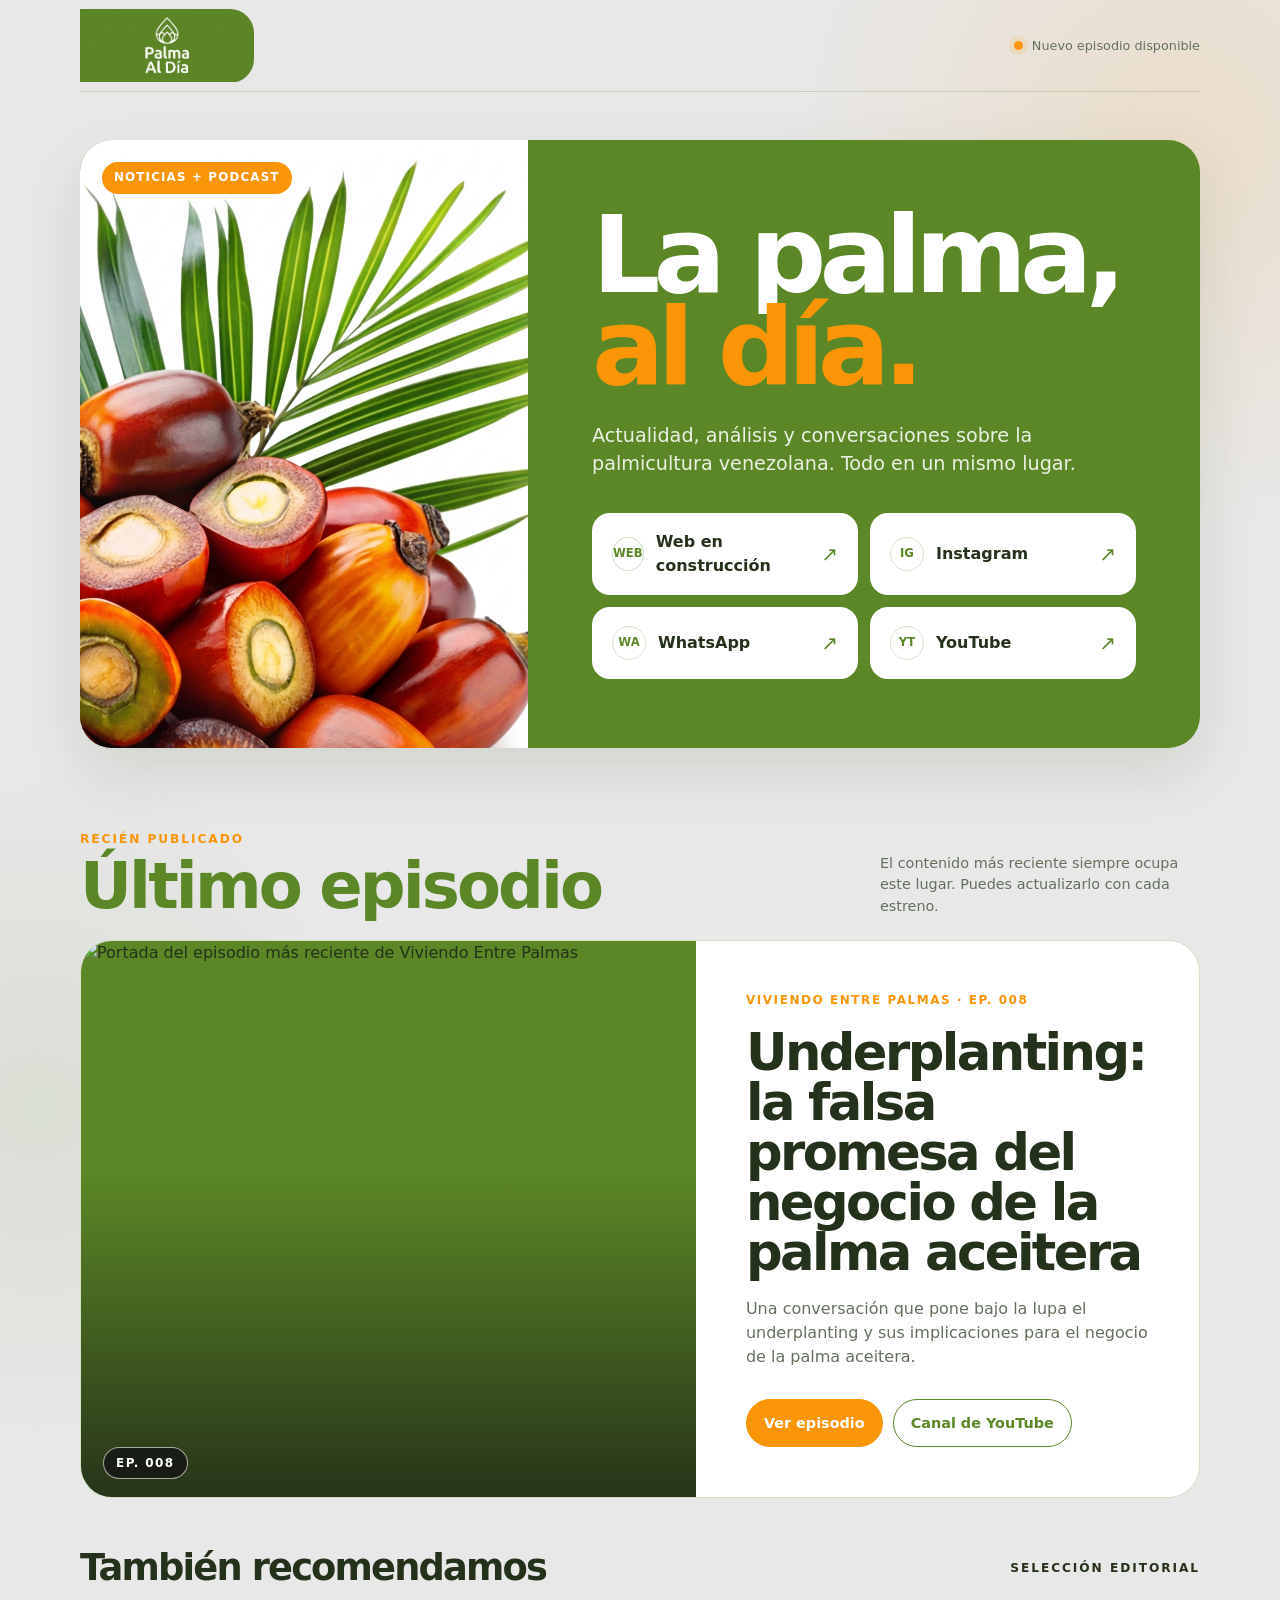
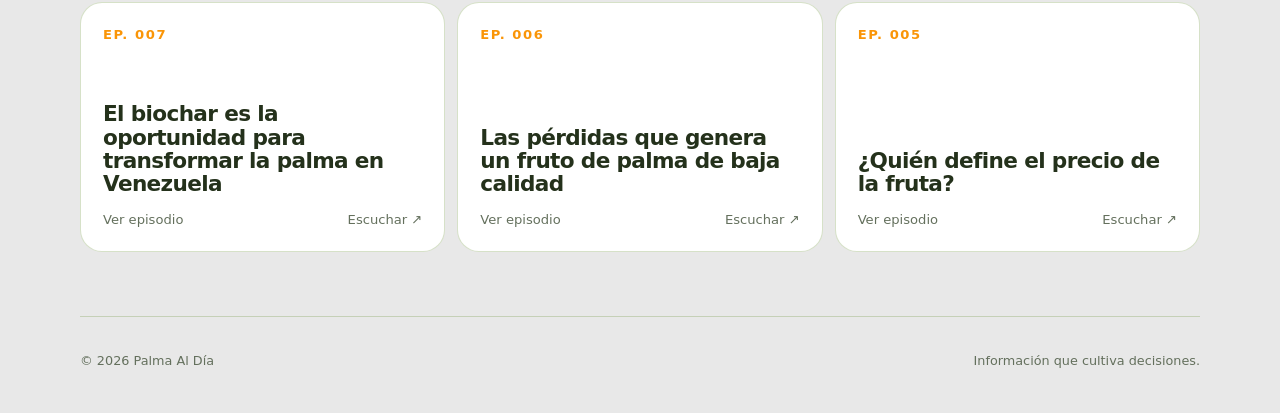
==== index.html @ bb6b4d44 "style: dar formato al marcado Desanida la portada en varias líneas y separa los bloques del <body>. " ====
<!doctype html>
<html lang="es">
<head>
  <meta charset="utf-8">
  <meta name="viewport" content="width=device-width, initial-scale=1">
  <meta name="theme-color" content="#5B8726">
  <title>Palma Al Día — Enlaces y podcast</title>
  <meta name="description" content="Todos nuestros enlaces y episodios destacados en un solo lugar.">
  <link rel="icon" type="image/png" href="assets/img/palma-al-dia-icon.png">
  <link rel="stylesheet" href="assets/css/styles.css">
  <script src="assets/js/main.js" defer></script>
</head>
<body>
  <header class="shell topbar">
    <img class="brand-logo" src="assets/img/logo.png" alt="Palma Al Día">
    <div class="status"><span>Nuevo episodio disponible</span></div>
  </header>

  <main class="shell">
    <section class="intro" aria-labelledby="page-title">
      <div class="portrait">
        <img src="assets/img/frutas.png" alt="Frutos y hojas de palma aceitera">
        <span class="portrait-badge">Noticias + Podcast</span>
      </div>
      <div class="intro-copy">
        <h1 id="page-title">La palma, <span class="accent">al día.</span></h1>
        <p class="lede" id="intro-copy"></p>
        <nav class="links" aria-label="Enlaces principales" id="main-links"></nav>
      </div>
    </section>

    <section class="section" aria-labelledby="latest-heading">
      <div class="section-head">
        <div>
          <p class="eyebrow section-kicker">Recién publicado</p>
          <h2 id="latest-heading">Último episodio</h2>
        </div>
        <p class="section-note">El contenido más reciente siempre ocupa este lugar. Puedes actualizarlo con cada estreno.</p>
      </div>

      <article class="featured">
        <div class="episode-art">
          <!-- src y alt los define assets/js/main.js; aquí va un pixel transparente como marcador -->
          <img id="latest-image" src="[data-uri]" alt="">
          <span class="number" id="latest-number"></span>
        </div>
        <div class="episode-copy">
          <div>
            <p class="meta" id="latest-meta"></p>
            <h3 id="latest-title"></h3>
            <p class="summary" id="latest-summary"></p>
          </div>
          <div class="listen" id="listen-links"></div>
        </div>
      </article>

      <div class="recommendations" aria-labelledby="recommended-heading">
        <div class="recommendations-title">
          <h3 id="recommended-heading">También recomendamos</h3>
          <p class="eyebrow">Selección editorial</p>
        </div>
        <div class="episode-grid" id="episode-grid"></div>
      </div>
    </section>
  </main>

  <footer class="shell">
    <span id="brand-footer"></span>
    <span>Información que cultiva decisiones.</span>
  </footer>

  <div class="toast" role="status" aria-live="polite" id="toast"></div>
</body>
</html>
---- assets/css/styles.css ----
/* ============================================================
   Fuentes
   ============================================================ */
@font-face {
  font-family: "Ubuntu";
  src: url("../fonts/ubuntu-400.ttf") format("truetype");
  font-weight: 400;
  font-style: normal;
  font-display: swap;
}

@font-face {
  font-family: "Ubuntu";
  src: url("../fonts/ubuntu-500.ttf") format("truetype");
  font-weight: 500;
  font-style: normal;
  font-display: swap;
}

@font-face {
  font-family: "Ubuntu";
  src: url("../fonts/ubuntu-700.ttf") format("truetype");
  font-weight: 700;
  font-style: normal;
  font-display: swap;
}

/* ============================================================
   Variables de marca
   ============================================================ */
:root {
  --ink: #24311b;
  --paper: #ffffff;
  --green: #5b8726;
  --orange: #fa9507;
  --platinum: #e8e8e8;
  --muted: #64705d;
  --line: rgba(91, 135, 38, .25);
  --radius: 22px;
}

/* ============================================================
   Base
   ============================================================ */
* {
  box-sizing: border-box;
}

html {
  scroll-behavior: smooth;
}

body {
  margin: 0;
  min-width: 320px;
  min-height: 100vh;
  background:
    radial-gradient(circle at 92% 7%, rgba(250, 149, 7, .13), transparent 25rem),
    radial-gradient(circle at 3% 55%, rgba(91, 135, 38, .10), transparent 22rem),
    var(--platinum);
  color: var(--ink);
  font-family: "Ubuntu", ui-sans-serif, system-ui, sans-serif;
  font-size: 16px;
  line-height: 1.5;
}

a {
  color: inherit;
}

button,
a {
  -webkit-tap-highlight-color: transparent;
}

.shell {
  width: min(1120px, calc(100% - 32px));
  margin: 0 auto;
}

/* ============================================================
   Cabecera
   ============================================================ */
.topbar {
  display: flex;
  align-items: center;
  justify-content: space-between;
  min-height: 92px;
  border-bottom: 1px solid var(--line);
}

.brand-logo {
  display: block;
  width: 174px;
  height: 74px;
  object-fit: contain;
  object-position: left center;
  border-radius: 0 24px 24px 0;
}

.eyebrow {
  margin: 0;
  font-size: .76rem;
  font-weight: 850;
  letter-spacing: .16em;
  text-transform: uppercase;
}

.status {
  display: flex;
  align-items: center;
  gap: 9px;
  color: var(--muted);
  font-size: .8rem;
}

.status::before {
  content: "";
  width: 9px;
  height: 9px;
  border-radius: 50%;
  background: var(--orange);
  box-shadow: 0 0 0 5px rgba(250, 149, 7, .12);
}

/* ============================================================
   Portada
   ============================================================ */
main {
  padding: 48px 0 64px;
}

.intro {
  display: grid;
  grid-template-columns: .8fr 1.2fr;
  gap: 0;
  align-items: stretch;
  overflow: hidden;
  border-radius: calc(var(--radius) + 10px);
  background: var(--green);
  box-shadow: 0 24px 60px rgba(46, 70, 24, .12);
}

.portrait {
  position: relative;
  min-height: 520px;
  overflow: hidden;
  background: var(--paper);
}

.portrait img {
  display: block;
  width: 100%;
  height: 100%;
  min-height: 520px;
  object-fit: cover;
  object-position: center;
}

.portrait-badge {
  position: absolute;
  z-index: 2;
  top: 22px;
  left: 22px;
  padding: 7px 12px;
  border-radius: 999px;
  background: var(--orange);
  color: var(--paper);
  font-size: .74rem;
  font-weight: 700;
  text-transform: uppercase;
  letter-spacing: .1em;
}

.intro-copy {
  display: flex;
  flex-direction: column;
  justify-content: center;
  padding: clamp(30px, 5vw, 64px);
}

h1 {
  margin: 0;
  max-width: 720px;
  color: var(--paper);
  font-size: clamp(3.4rem, 8.4vw, 7.2rem);
  line-height: .86;
  letter-spacing: -.065em;
  font-weight: 700;
  text-wrap: balance;
}

h1 .accent {
  color: var(--orange);
}

.lede {
  max-width: 590px;
  margin: 28px 0 0;
  color: rgba(255, 255, 255, .88);
  font-size: clamp(1.05rem, 1.5vw, 1.25rem);
}

/* ============================================================
   Enlaces principales
   ============================================================ */
.links {
  display: grid;
  grid-template-columns: repeat(2, minmax(0, 1fr));
  gap: 12px;
  margin-top: 34px;
}

.link-card {
  display: flex;
  align-items: center;
  justify-content: space-between;
  gap: 16px;
  min-height: 72px;
  padding: 15px 18px;
  border: 2px solid transparent;
  border-radius: 18px;
  background: var(--paper);
  color: var(--ink);
  text-decoration: none;
  transition: transform .2s ease, border-color .2s ease, background .2s ease;
}

.link-card:hover,
.link-card:focus-visible {
  transform: translateY(-3px);
  border-color: var(--orange);
  outline: none;
}

.link-label {
  display: flex;
  align-items: center;
  gap: 12px;
  font-weight: 800;
}

.icon {
  display: grid;
  place-items: center;
  width: 34px;
  height: 34px;
  border: 1px solid var(--line);
  border-radius: 50%;
  color: var(--green);
  font-size: .73rem;
  font-weight: 700;
}

.arrow {
  color: var(--green);
  font-size: 1.25rem;
}

/* ============================================================
   Secciones
   ============================================================ */
.section {
  margin-top: 82px;
}

.section-head {
  display: flex;
  justify-content: space-between;
  align-items: end;
  gap: 24px;
  margin-bottom: 22px;
}

.section-kicker {
  color: var(--orange);
}

h2 {
  margin: 8px 0 0;
  color: var(--green);
  font-size: clamp(2rem, 5vw, 4.2rem);
  line-height: .96;
  letter-spacing: -.045em;
}

.section-note {
  margin: 0;
  max-width: 320px;
  color: var(--muted);
  font-size: .9rem;
}

/* ============================================================
   Episodio destacado
   ============================================================ */
.featured {
  display: grid;
  grid-template-columns: minmax(0, 1.1fr) minmax(300px, .9fr);
  min-height: 420px;
  overflow: hidden;
  border: 1px solid var(--line);
  border-radius: calc(var(--radius) + 10px);
  background: var(--paper);
  color: var(--ink);
}

.episode-art {
  position: relative;
  min-height: 330px;
  overflow: hidden;
  background: var(--green);
}

.episode-art::after {
  content: "";
  position: absolute;
  inset: 0;
  background: linear-gradient(180deg, transparent 42%, rgba(17, 17, 20, .7));
}

.episode-art img {
  display: block;
  width: 100%;
  height: 100%;
  min-height: 330px;
  object-fit: cover;
}

.number {
  position: absolute;
  z-index: 2;
  left: 22px;
  bottom: 18px;
  padding: 6px 12px;
  border: 1px solid rgba(246, 242, 233, .65);
  border-radius: 999px;
  background: rgba(17, 17, 20, .72);
  color: var(--paper);
  font-size: .75rem;
  font-weight: 900;
  letter-spacing: .12em;
}

.episode-copy {
  display: flex;
  flex-direction: column;
  justify-content: space-between;
  padding: clamp(26px, 4vw, 50px);
}

.meta {
  margin: 0 0 18px;
  color: var(--orange);
  font-size: .75rem;
  font-weight: 700;
  letter-spacing: .13em;
  text-transform: uppercase;
}

h3 {
  margin: 0;
  font-size: clamp(2rem, 4vw, 3.75rem);
  line-height: .98;
  letter-spacing: -.05em;
}

.summary {
  margin: 20px 0 0;
  max-width: 48ch;
  color: var(--muted);
}

.listen {
  display: flex;
  flex-wrap: wrap;
  gap: 10px;
  margin-top: 30px;
}

.btn {
  display: inline-flex;
  align-items: center;
  justify-content: center;
  min-height: 48px;
  padding: 11px 17px;
  border: 1px solid var(--green);
  border-radius: 999px;
  color: var(--green);
  text-decoration: none;
  font-weight: 700;
  font-size: .9rem;
  transition: transform .2s ease, background .2s ease, color .2s ease;
}

.btn.primary {
  border-color: var(--orange);
  background: var(--orange);
  color: var(--paper);
}

.btn:hover,
.btn:focus-visible {
  transform: translateY(-2px);
  background: var(--green);
  color: var(--paper);
  outline: none;
}

/* ============================================================
   Recomendados
   ============================================================ */
.recommendations {
  margin-top: 52px;
}

.recommendations-title {
  display: flex;
  justify-content: space-between;
  align-items: center;
  gap: 20px;
  margin-bottom: 16px;
}

.recommendations h3 {
  font-size: clamp(1.5rem, 3vw, 2.3rem);
}

.episode-grid {
  display: grid;
  grid-template-columns: repeat(3, minmax(0, 1fr));
  gap: 12px;
}

.mini {
  display: flex;
  flex-direction: column;
  min-height: 250px;
  padding: 22px;
  border: 1px solid var(--line);
  border-radius: var(--radius);
  background: var(--paper);
  text-decoration: none;
  transition: border-color .2s ease, transform .2s ease;
}

.mini:hover,
.mini:focus-visible {
  border-color: var(--orange);
  transform: translateY(-4px);
  outline: none;
}

.mini-num {
  color: var(--orange);
  font-size: .82rem;
  font-weight: 900;
  letter-spacing: .12em;
}

.mini h4 {
  margin: auto 0 14px;
  font-size: 1.35rem;
  line-height: 1.08;
  letter-spacing: -.03em;
}

.mini-footer {
  display: flex;
  justify-content: space-between;
  gap: 12px;
  color: var(--muted);
  font-size: .82rem;
}

/* ============================================================
   Pie y aviso flotante
   ============================================================ */
footer {
  display: flex;
  justify-content: space-between;
  gap: 20px;
  padding: 34px 0 42px;
  border-top: 1px solid var(--line);
  color: var(--muted);
  font-size: .8rem;
}

.toast {
  position: fixed;
  left: 50%;
  bottom: 22px;
  z-index: 10;
  transform: translate(-50%, 130%);
  opacity: 0;
  width: min(420px, calc(100% - 32px));
  padding: 13px 18px;
  border: 1px solid var(--line);
  border-radius: 14px;
  background: var(--ink);
  color: var(--paper);
  text-align: center;
  font-weight: 700;
  transition: .25s ease;
  pointer-events: none;
}

.toast.show {
  transform: translate(-50%, 0);
  opacity: 1;
}

/* ============================================================
   Responsive
   ============================================================ */
@media (max-width: 820px) {
  main {
    padding-top: 28px;
  }

  .intro {
    grid-template-columns: 1fr;
  }

  .portrait {
    min-height: 300px;
    order: 2;
  }

  .portrait img {
    min-height: 300px;
  }

  .intro-copy {
    order: 1;
  }

  .featured {
    grid-template-columns: 1fr;
  }

  .episode-art {
    min-height: 250px;
  }

  .episode-grid {
    grid-template-columns: 1fr;
  }

  .mini {
    min-height: 175px;
  }
}

@media (max-width: 560px) {
  .shell {
    width: min(100% - 22px, 1120px);
  }

  .topbar {
    min-height: 68px;
  }

  .status span {
    display: none;
  }

  h1 {
    font-size: clamp(3.25rem, 19vw, 5.2rem);
  }

  .links {
    grid-template-columns: 1fr;
  }

  .section {
    margin-top: 62px;
  }

  .section-head {
    display: block;
  }

  .section-note {
    margin-top: 15px;
  }

  .episode-copy {
    padding: 28px 22px;
  }

  footer {
    flex-direction: column;
  }
}

@media (prefers-reduced-motion: reduce) {
  html {
    scroll-behavior: auto;
  }

  *,
  *::before,
  *::after {
    transition-duration: .01ms !important;
  }
}
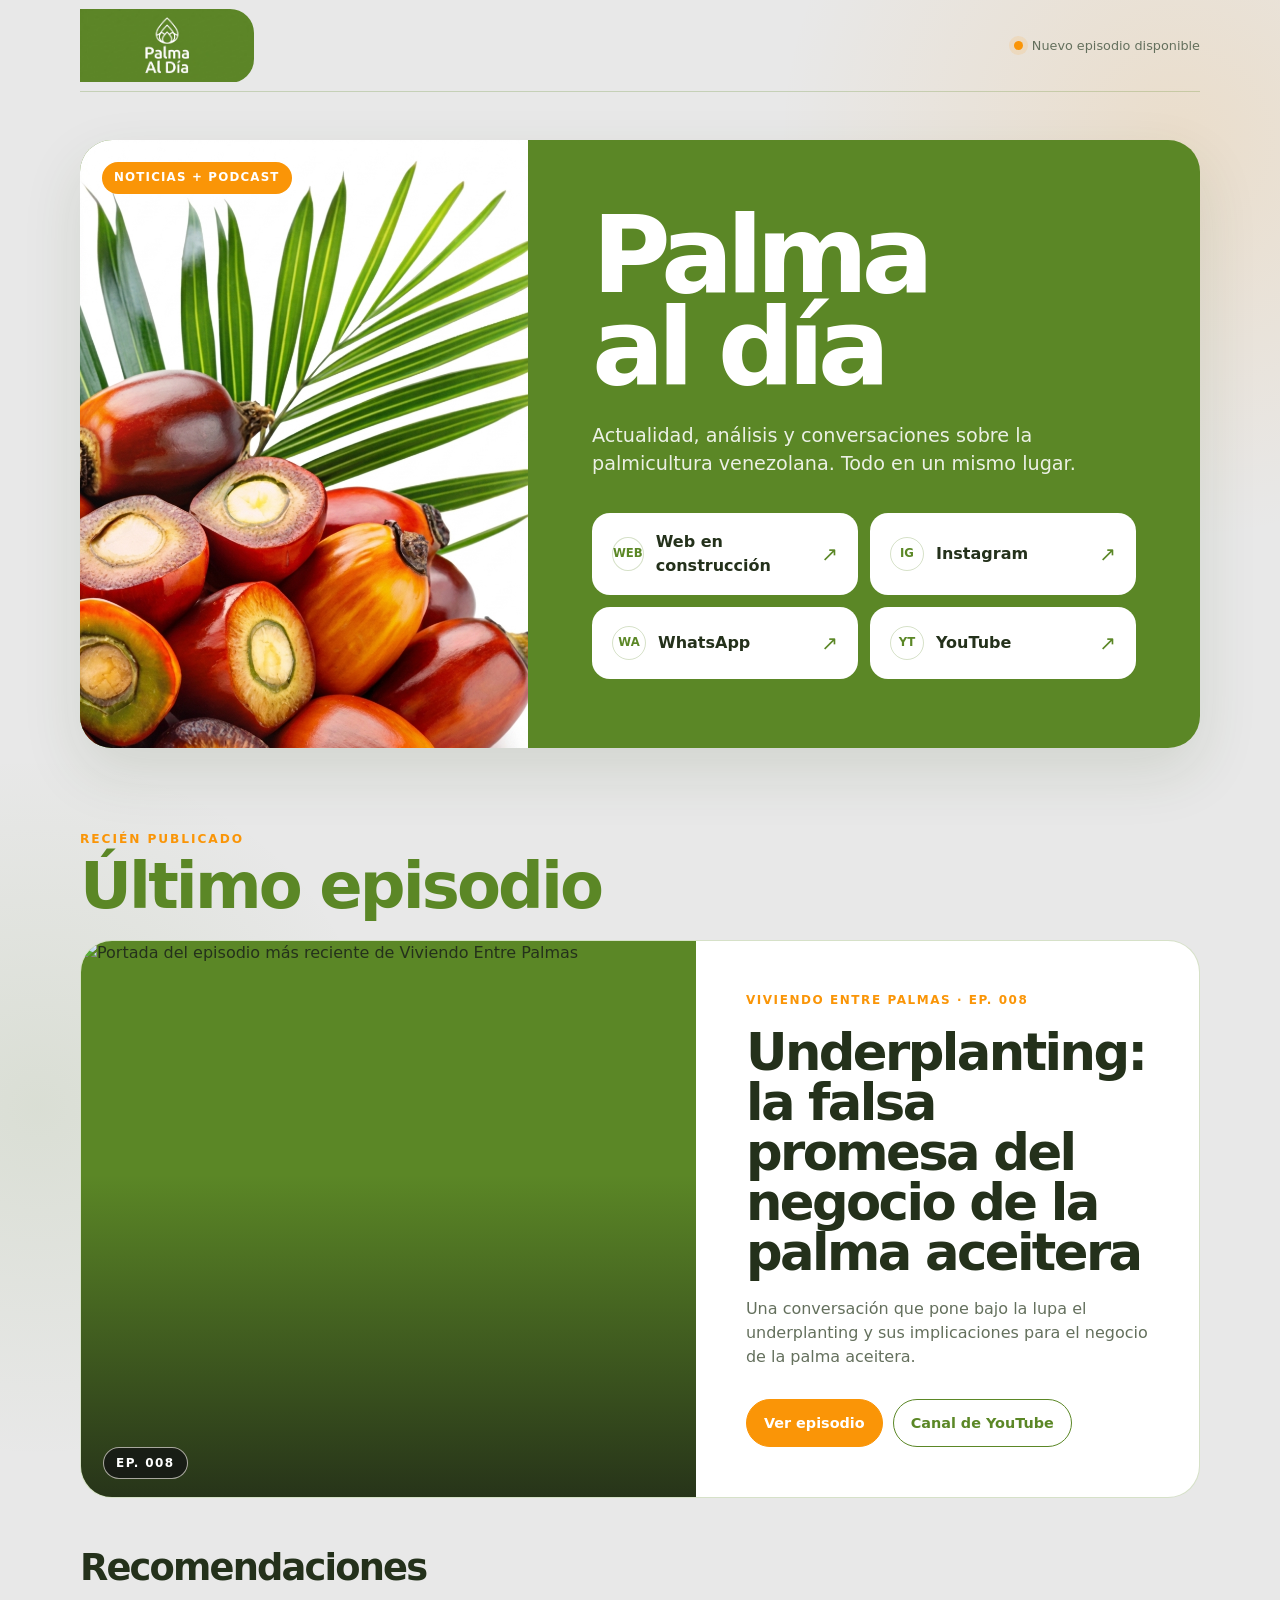
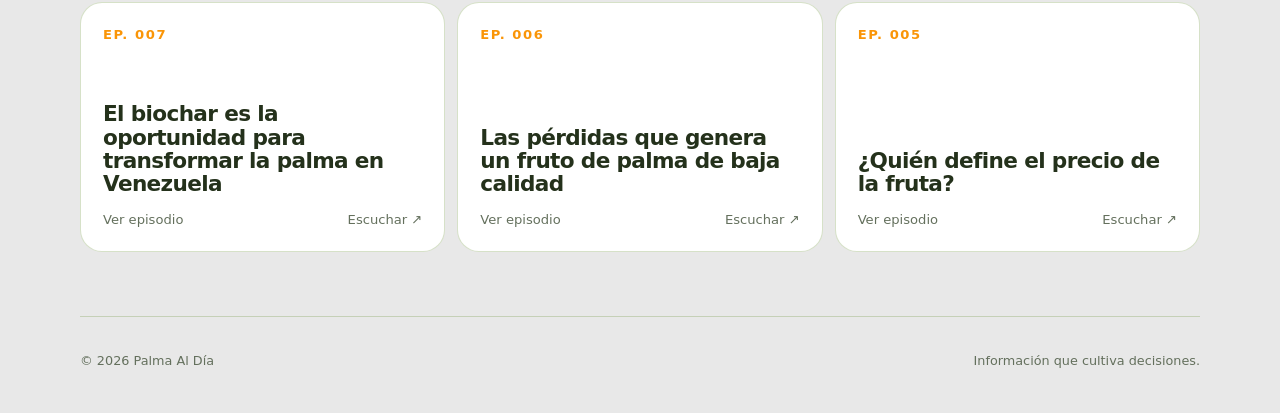
==== commit d9d1a27f: "content: simplificar titular y encabezados de sección Co-Authored-By: Claude Opus 5.5 (1M context) <" ====
--- a/index.html
+++ b/index.html
@@ -23,7 +23,7 @@
         <span class="portrait-badge">Noticias + Podcast</span>
       </div>
       <div class="intro-copy">
-        <h1 id="page-title">La palma, <span class="accent">al día.</span></h1>
+        <h1 id="page-title">Palma <br> al día</h1>
         <p class="lede" id="intro-copy"></p>
         <nav class="links" aria-label="Enlaces principales" id="main-links"></nav>
       </div>
@@ -35,7 +35,6 @@
           <p class="eyebrow section-kicker">Recién publicado</p>
           <h2 id="latest-heading">Último episodio</h2>
         </div>
-        <p class="section-note">El contenido más reciente siempre ocupa este lugar. Puedes actualizarlo con cada estreno.</p>
       </div>
 
       <article class="featured">
@@ -56,8 +55,7 @@
 
       <div class="recommendations" aria-labelledby="recommended-heading">
         <div class="recommendations-title">
-          <h3 id="recommended-heading">También recomendamos</h3>
-          <p class="eyebrow">Selección editorial</p>
+          <h3 id="recommended-heading">Recomendaciones</h3>
         </div>
         <div class="episode-grid" id="episode-grid"></div>
       </div>
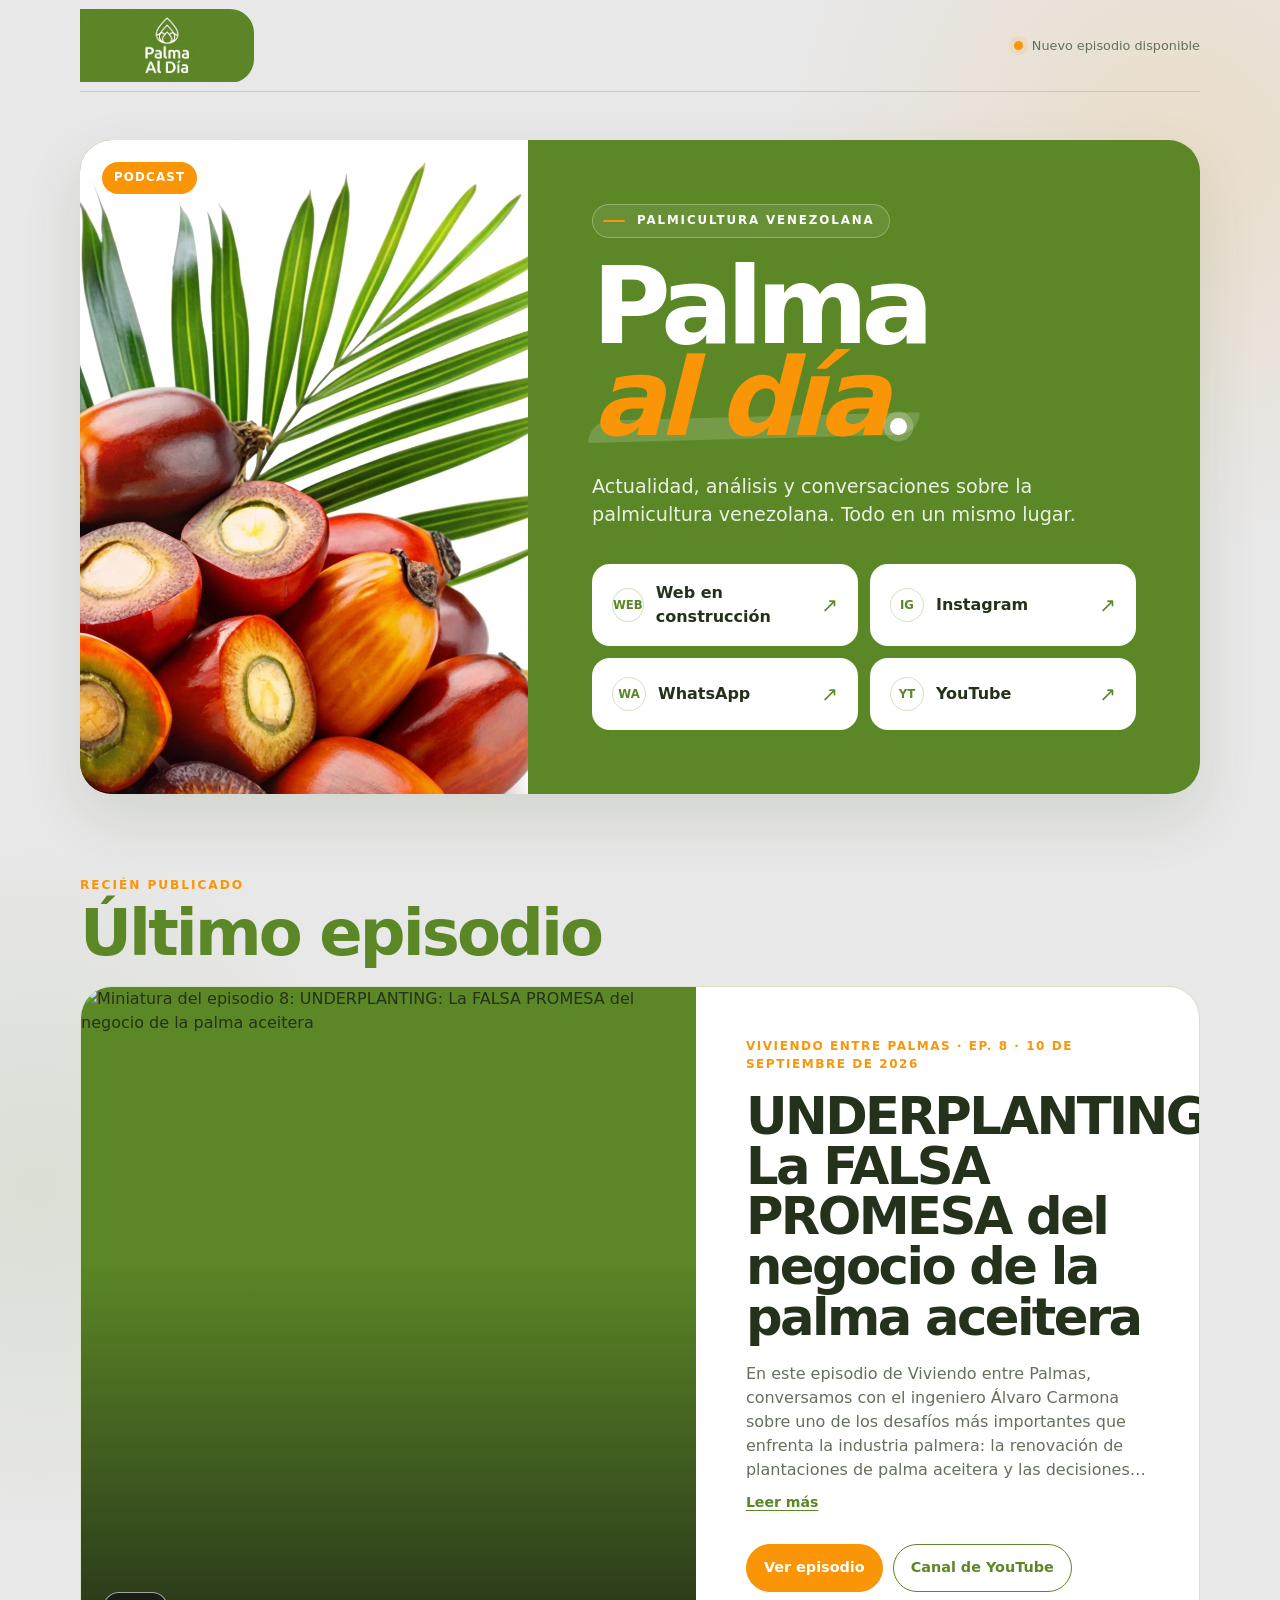
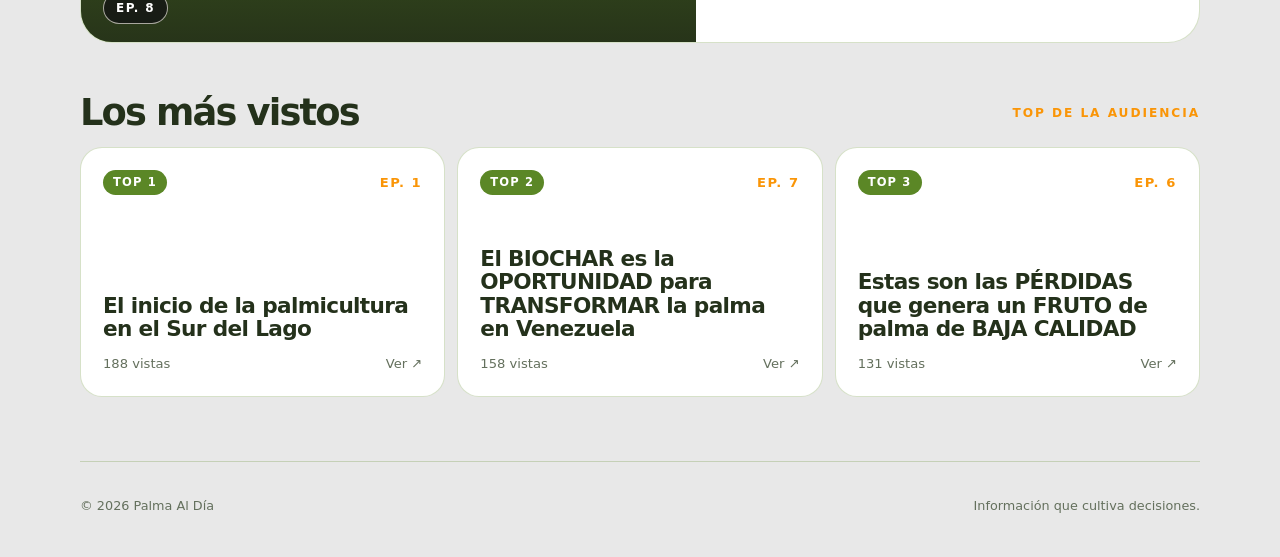
==== commit b9b17de1: "feat: último episodio y top de más vistos automáticos desde YouTube - scripts/actualizar-youtube.mjs" ====
--- a/index.html
+++ b/index.html
@@ -20,10 +20,14 @@
     <section class="intro" aria-labelledby="page-title">
       <div class="portrait">
         <img src="assets/img/frutas.png" alt="Frutos y hojas de palma aceitera">
-        <span class="portrait-badge">Noticias + Podcast</span>
+        <span class="portrait-badge">Podcast</span>
       </div>
       <div class="intro-copy">
-        <h1 id="page-title">Palma <br> al día</h1>
+        <p class="hero-kicker">Palmicultura venezolana</p>
+        <h1 id="page-title">
+          <span class="h1-line">Palma</span>
+          <span class="h1-line h1-accent">al día<span class="h1-dot" aria-hidden="true"></span></span>
+        </h1>
         <p class="lede" id="intro-copy"></p>
         <nav class="links" aria-label="Enlaces principales" id="main-links"></nav>
       </div>
@@ -48,14 +52,16 @@
             <p class="meta" id="latest-meta"></p>
             <h3 id="latest-title"></h3>
             <p class="summary" id="latest-summary"></p>
+            <button class="summary-toggle" type="button" id="summary-toggle" aria-controls="latest-summary" aria-expanded="false" hidden>Leer más</button>
           </div>
           <div class="listen" id="listen-links"></div>
         </div>
       </article>
 
-      <div class="recommendations" aria-labelledby="recommended-heading">
+      <div class="recommendations" id="recommendations" aria-labelledby="recommended-heading">
         <div class="recommendations-title">
-          <h3 id="recommended-heading">Recomendaciones</h3>
+          <h3 id="recommended-heading">Los más vistos</h3>
+          <p class="eyebrow section-kicker">Top de la audiencia</p>
         </div>
         <div class="episode-grid" id="episode-grid"></div>
       </div>
--- a/assets/css/styles.css
+++ b/assets/css/styles.css
@@ -179,7 +179,34 @@
   padding: clamp(30px, 5vw, 64px);
 }
 
+.hero-kicker {
+  display: inline-flex;
+  align-items: center;
+  gap: 12px;
+  align-self: flex-start;
+  margin: 0 0 22px;
+  padding: 7px 14px 7px 10px;
+  border: 1px solid rgba(255, 255, 255, .28);
+  border-radius: 999px;
+  background: rgba(255, 255, 255, .08);
+  color: var(--paper);
+  font-size: .74rem;
+  font-weight: 700;
+  letter-spacing: .16em;
+  text-transform: uppercase;
+}
+
+.hero-kicker::before {
+  content: "";
+  width: 22px;
+  height: 2px;
+  border-radius: 2px;
+  background: var(--orange);
+}
+
 h1 {
+  display: flex;
+  flex-direction: column;
   margin: 0;
   max-width: 720px;
   color: var(--paper);
@@ -187,11 +214,57 @@
   line-height: .86;
   letter-spacing: -.065em;
   font-weight: 700;
-  text-wrap: balance;
-}
-
-h1 .accent {
+}
+
+.h1-line {
+  display: block;
+  animation: rise .7s cubic-bezier(.2, .7, .2, 1) both;
+}
+
+.h1-accent {
+  position: relative;
+  z-index: 0;
+  align-self: flex-start;
+  padding-right: .12em;
   color: var(--orange);
+  font-style: italic;
+  animation-delay: .12s;
+}
+
+/* Subrayado de trazo irregular, como una pincelada bajo "al día" */
+.h1-accent::after {
+  content: "";
+  position: absolute;
+  z-index: -1;
+  left: -.04em;
+  right: 0;
+  bottom: .02em;
+  height: .2em;
+  border-radius: 999px 40% 999px 30%;
+  background: rgba(255, 255, 255, .16);
+  transform: rotate(-1.5deg);
+  transform-origin: left;
+  animation: stroke .6s .45s cubic-bezier(.2, .7, .2, 1) both;
+}
+
+.h1-dot {
+  display: inline-block;
+  width: .16em;
+  height: .16em;
+  margin-left: .06em;
+  border-radius: 50%;
+  background: var(--paper);
+  box-shadow: 0 0 0 .06em rgba(255, 255, 255, .22);
+}
+
+@keyframes rise {
+  from { opacity: 0; transform: translateY(.25em); }
+  to { opacity: 1; transform: none; }
+}
+
+@keyframes stroke {
+  from { transform: rotate(-1.5deg) scaleX(0); }
+  to { transform: rotate(-1.5deg) scaleX(1); }
 }
 
 .lede {
@@ -366,9 +439,38 @@
 }
 
 .summary {
+  display: -webkit-box;
   margin: 20px 0 0;
   max-width: 48ch;
+  overflow: hidden;
   color: var(--muted);
+  white-space: pre-line;
+  -webkit-box-orient: vertical;
+  -webkit-line-clamp: 5;
+  line-clamp: 5;
+}
+
+.summary.open {
+  display: block;
+}
+
+.summary-toggle {
+  margin-top: 10px;
+  padding: 0;
+  border: 0;
+  background: none;
+  color: var(--green);
+  font: inherit;
+  font-size: .88rem;
+  font-weight: 700;
+  text-decoration: underline;
+  text-underline-offset: 3px;
+  cursor: pointer;
+}
+
+.summary-toggle:hover,
+.summary-toggle:focus-visible {
+  color: var(--orange);
 }
 
 .listen {
@@ -449,6 +551,24 @@
   border-color: var(--orange);
   transform: translateY(-4px);
   outline: none;
+}
+
+.mini-head {
+  display: flex;
+  align-items: center;
+  justify-content: space-between;
+  gap: 12px;
+}
+
+.mini-rank {
+  padding: 4px 10px;
+  border-radius: 999px;
+  background: var(--green);
+  color: var(--paper);
+  font-size: .72rem;
+  font-weight: 700;
+  letter-spacing: .1em;
+  text-transform: uppercase;
 }
 
 .mini-num {
@@ -565,6 +685,10 @@
     display: none;
   }
 
+  .portrait {
+    display: none;
+  }
+
   h1 {
     font-size: clamp(3.25rem, 19vw, 5.2rem);
   }
@@ -603,5 +727,7 @@
   *::before,
   *::after {
     transition-duration: .01ms !important;
-  }
-}
+    animation-duration: .01ms !important;
+    animation-delay: 0s !important;
+  }
+}
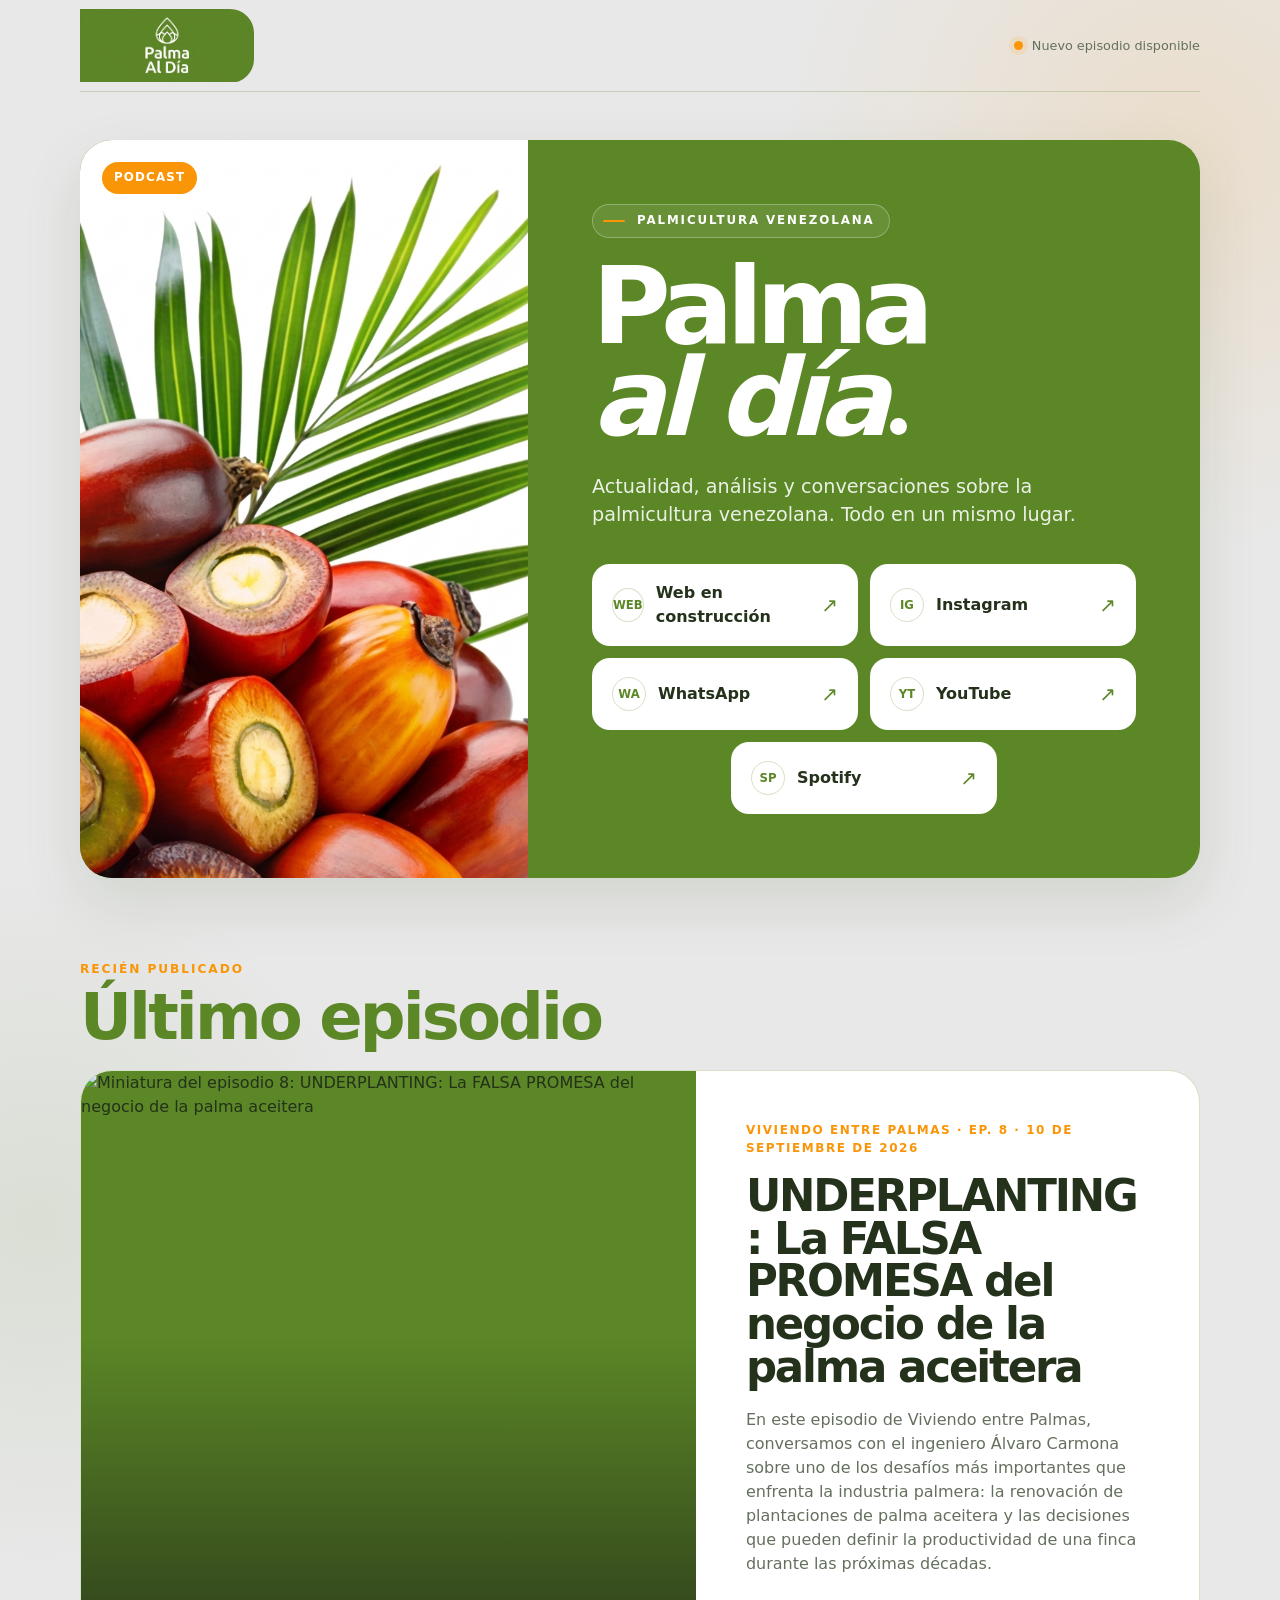
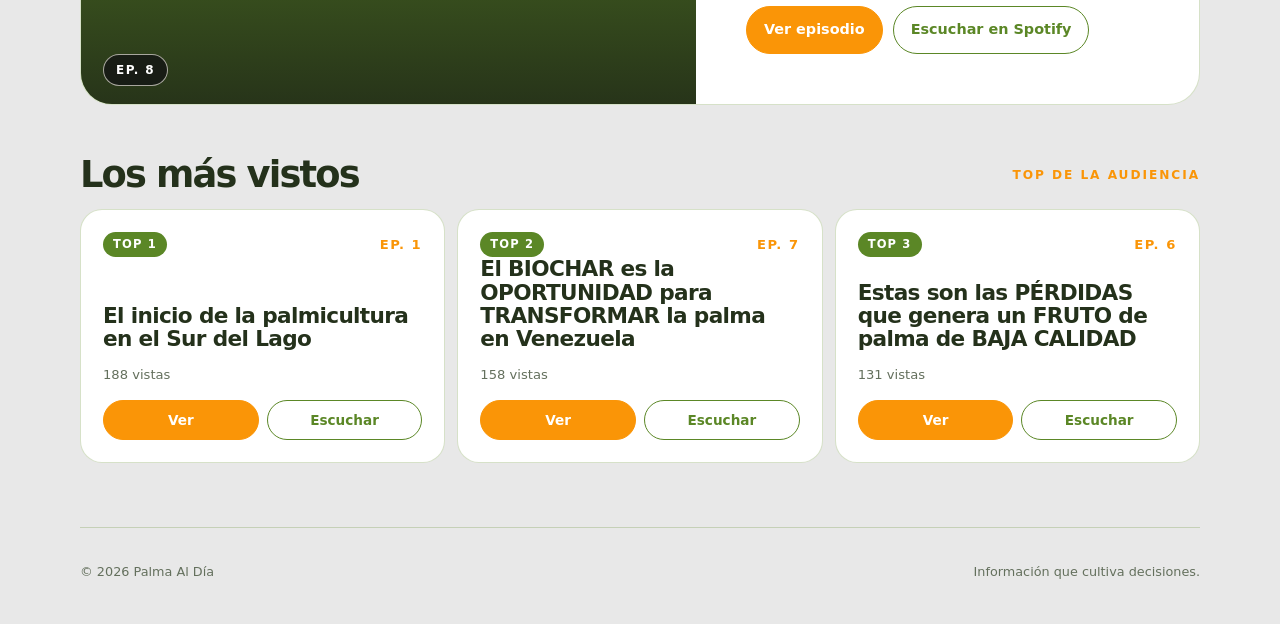
==== commit 7f79aee5: "feat: descripción con scroll propio y ajustes del hero - La imagen del hero se oculta en cuanto el d" ====
--- a/index.html
+++ b/index.html
@@ -51,8 +51,7 @@
           <div>
             <p class="meta" id="latest-meta"></p>
             <h3 id="latest-title"></h3>
-            <p class="summary" id="latest-summary"></p>
-            <button class="summary-toggle" type="button" id="summary-toggle" aria-controls="latest-summary" aria-expanded="false" hidden>Leer más</button>
+            <p class="summary" id="latest-summary" tabindex="0" aria-label="Descripción del episodio"></p>
           </div>
           <div class="listen" id="listen-links"></div>
         </div>
--- a/assets/css/styles.css
+++ b/assets/css/styles.css
@@ -222,29 +222,11 @@
 }
 
 .h1-accent {
-  position: relative;
-  z-index: 0;
   align-self: flex-start;
   padding-right: .12em;
-  color: var(--orange);
+  color: var(--paper);
   font-style: italic;
   animation-delay: .12s;
-}
-
-/* Subrayado de trazo irregular, como una pincelada bajo "al día" */
-.h1-accent::after {
-  content: "";
-  position: absolute;
-  z-index: -1;
-  left: -.04em;
-  right: 0;
-  bottom: .02em;
-  height: .2em;
-  border-radius: 999px 40% 999px 30%;
-  background: rgba(255, 255, 255, .16);
-  transform: rotate(-1.5deg);
-  transform-origin: left;
-  animation: stroke .6s .45s cubic-bezier(.2, .7, .2, 1) both;
 }
 
 .h1-dot {
@@ -254,17 +236,11 @@
   margin-left: .06em;
   border-radius: 50%;
   background: var(--paper);
-  box-shadow: 0 0 0 .06em rgba(255, 255, 255, .22);
 }
 
 @keyframes rise {
   from { opacity: 0; transform: translateY(.25em); }
   to { opacity: 1; transform: none; }
-}
-
-@keyframes stroke {
-  from { transform: rotate(-1.5deg) scaleX(0); }
-  to { transform: rotate(-1.5deg) scaleX(1); }
 }
 
 .lede {
@@ -299,6 +275,13 @@
   transition: transform .2s ease, border-color .2s ease, background .2s ease;
 }
 
+/* Con un número impar de enlaces, el último ocupa toda la fila */
+.link-card:last-child:nth-child(odd) {
+  grid-column: 1 / -1;
+  justify-self: center;
+  width: calc((100% - 12px) / 2);
+}
+
 .link-card:hover,
 .link-card:focus-visible {
   transform: translateY(-3px);
@@ -433,44 +416,31 @@
 
 h3 {
   margin: 0;
-  font-size: clamp(2rem, 4vw, 3.75rem);
+  font-size: clamp(1.9rem, 3.4vw, 3.2rem);
+  overflow-wrap: break-word;
   line-height: .98;
   letter-spacing: -.05em;
 }
 
+/* Altura fija: la descripción completa de YouTube se desplaza dentro de su caja
+   sin estirar el recuadro del episodio. */
 .summary {
-  display: -webkit-box;
+  height: 10.5em;
   margin: 20px 0 0;
   max-width: 48ch;
-  overflow: hidden;
+  padding-right: 12px;
+  overflow-y: auto;
+  overscroll-behavior: contain;
   color: var(--muted);
   white-space: pre-line;
-  -webkit-box-orient: vertical;
-  -webkit-line-clamp: 5;
-  line-clamp: 5;
-}
-
-.summary.open {
-  display: block;
-}
-
-.summary-toggle {
-  margin-top: 10px;
-  padding: 0;
-  border: 0;
-  background: none;
-  color: var(--green);
-  font: inherit;
-  font-size: .88rem;
-  font-weight: 700;
-  text-decoration: underline;
-  text-underline-offset: 3px;
-  cursor: pointer;
-}
-
-.summary-toggle:hover,
-.summary-toggle:focus-visible {
-  color: var(--orange);
+  scrollbar-width: thin;
+  scrollbar-color: var(--line) transparent;
+}
+
+.summary:focus-visible {
+  outline: 2px solid var(--green);
+  outline-offset: 4px;
+  border-radius: 4px;
 }
 
 .listen {
@@ -542,15 +512,6 @@
   border: 1px solid var(--line);
   border-radius: var(--radius);
   background: var(--paper);
-  text-decoration: none;
-  transition: border-color .2s ease, transform .2s ease;
-}
-
-.mini:hover,
-.mini:focus-visible {
-  border-color: var(--orange);
-  transform: translateY(-4px);
-  outline: none;
 }
 
 .mini-head {
@@ -585,12 +546,24 @@
   letter-spacing: -.03em;
 }
 
-.mini-footer {
-  display: flex;
-  justify-content: space-between;
-  gap: 12px;
+.mini-views {
+  margin: 0;
   color: var(--muted);
   font-size: .82rem;
+}
+
+.mini-actions {
+  display: flex;
+  flex-wrap: wrap;
+  gap: 8px;
+  margin-top: 16px;
+}
+
+.mini-actions .btn {
+  flex: 1 1 0;
+  min-height: 40px;
+  padding: 8px 14px;
+  font-size: .85rem;
 }
 
 /* ============================================================
@@ -643,16 +616,7 @@
   }
 
   .portrait {
-    min-height: 300px;
-    order: 2;
-  }
-
-  .portrait img {
-    min-height: 300px;
-  }
-
-  .intro-copy {
-    order: 1;
+    display: none;
   }
 
   .featured {
@@ -685,16 +649,16 @@
     display: none;
   }
 
-  .portrait {
-    display: none;
-  }
-
   h1 {
     font-size: clamp(3.25rem, 19vw, 5.2rem);
   }
 
   .links {
     grid-template-columns: 1fr;
+  }
+
+  .link-card:last-child:nth-child(odd) {
+    width: auto;
   }
 
   .section {
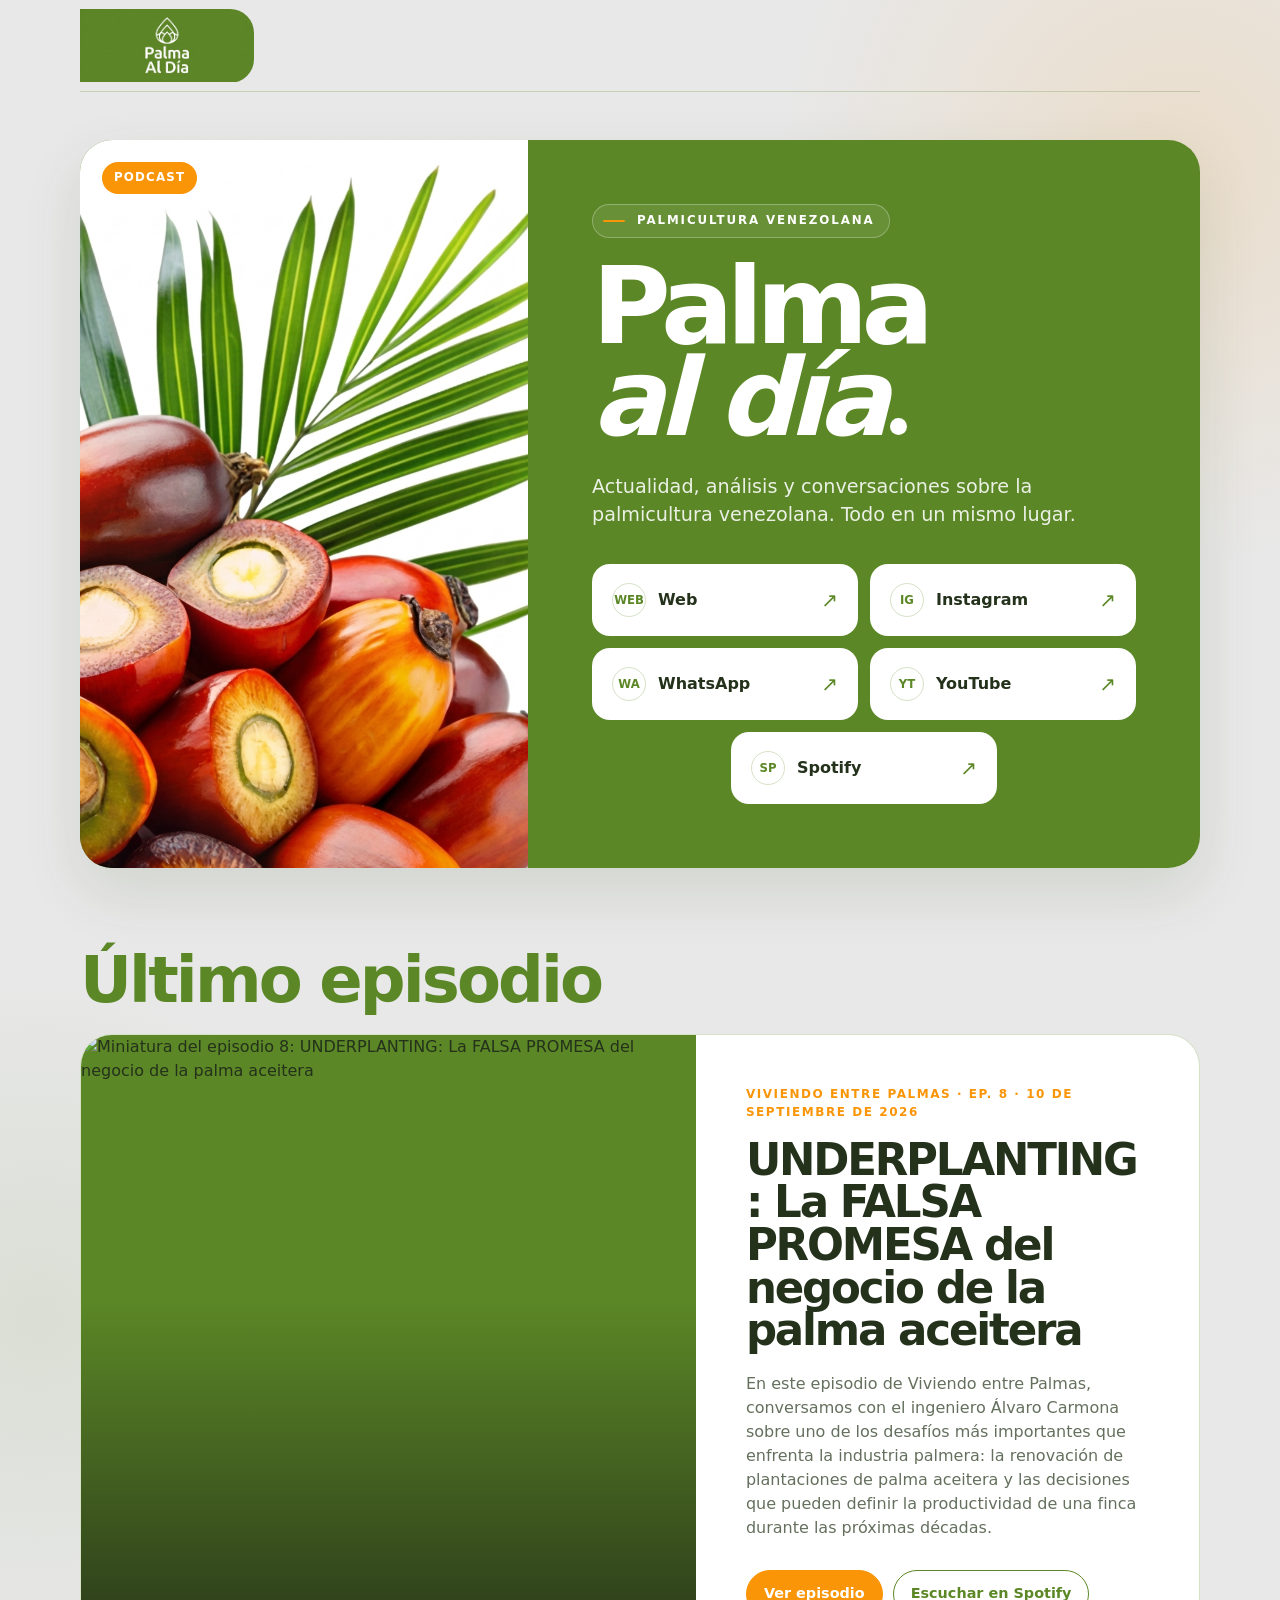
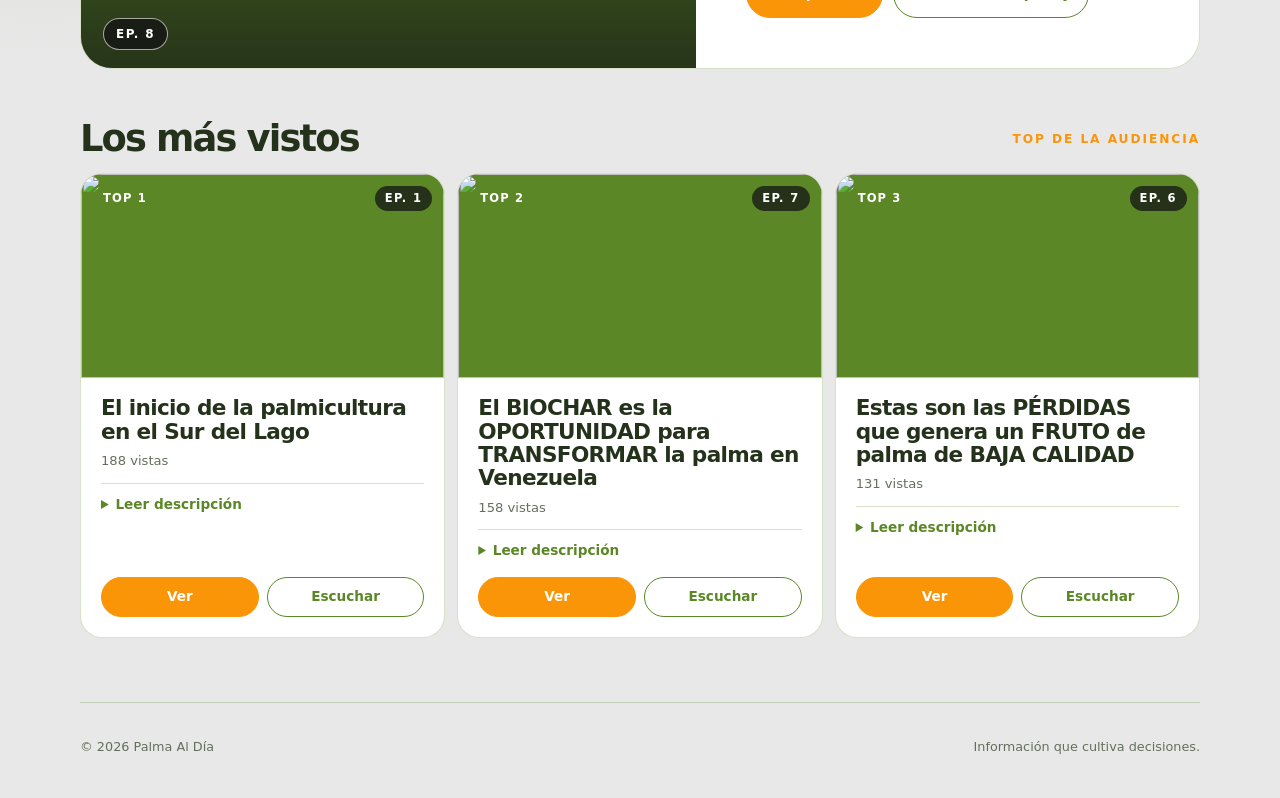
==== commit 1751ebaf: "content: quitar avisos de cabecera y sección, y acortar el enlace a "Web" Co-Authored-By: Claude Opu" ====
--- a/index.html
+++ b/index.html
@@ -13,7 +13,6 @@
 <body>
   <header class="shell topbar">
     <img class="brand-logo" src="assets/img/logo.png" alt="Palma Al Día">
-    <div class="status"><span>Nuevo episodio disponible</span></div>
   </header>
 
   <main class="shell">
@@ -36,7 +35,6 @@
     <section class="section" aria-labelledby="latest-heading">
       <div class="section-head">
         <div>
-          <p class="eyebrow section-kicker">Recién publicado</p>
           <h2 id="latest-heading">Último episodio</h2>
         </div>
       </div>
--- a/assets/css/styles.css
+++ b/assets/css/styles.css
@@ -106,23 +106,6 @@
   text-transform: uppercase;
 }
 
-.status {
-  display: flex;
-  align-items: center;
-  gap: 9px;
-  color: var(--muted);
-  font-size: .8rem;
-}
-
-.status::before {
-  content: "";
-  width: 9px;
-  height: 9px;
-  border-radius: 50%;
-  background: var(--orange);
-  box-shadow: 0 0 0 5px rgba(250, 149, 7, .12);
-}
-
 /* ============================================================
    Portada
    ============================================================ */
@@ -333,7 +316,7 @@
 }
 
 h2 {
-  margin: 8px 0 0;
+  margin: 0;
   color: var(--green);
   font-size: clamp(2rem, 5vw, 4.2rem);
   line-height: .96;
@@ -507,18 +490,47 @@
 .mini {
   display: flex;
   flex-direction: column;
-  min-height: 250px;
-  padding: 22px;
+  overflow: hidden;
   border: 1px solid var(--line);
   border-radius: var(--radius);
   background: var(--paper);
+  transition: border-color .2s ease, transform .2s ease;
+}
+
+.mini:hover,
+.mini:focus-within {
+  border-color: var(--orange);
+  transform: translateY(-4px);
+}
+
+.mini-thumb {
+  position: relative;
+  aspect-ratio: 16 / 9;
+  overflow: hidden;
+  background: var(--green);
+}
+
+.mini-thumb img {
+  display: block;
+  width: 100%;
+  height: 100%;
+  object-fit: cover;
 }
 
 .mini-head {
+  position: absolute;
+  inset: 12px 12px auto;
   display: flex;
   align-items: center;
   justify-content: space-between;
   gap: 12px;
+}
+
+.mini-body {
+  display: flex;
+  flex: 1;
+  flex-direction: column;
+  padding: 18px 20px 20px;
 }
 
 .mini-rank {
@@ -533,14 +545,17 @@
 }
 
 .mini-num {
-  color: var(--orange);
-  font-size: .82rem;
-  font-weight: 900;
+  padding: 4px 10px;
+  border-radius: 999px;
+  background: rgba(17, 17, 20, .72);
+  color: var(--paper);
+  font-size: .72rem;
+  font-weight: 700;
   letter-spacing: .12em;
 }
 
 .mini h4 {
-  margin: auto 0 14px;
+  margin: 0 0 8px;
   font-size: 1.35rem;
   line-height: 1.08;
   letter-spacing: -.03em;
@@ -552,11 +567,45 @@
   font-size: .82rem;
 }
 
+/* Descripción plegable: cerrada por defecto, con scroll propio al abrirla */
+.mini-desc {
+  margin-top: 12px;
+  border-top: 1px solid var(--line);
+}
+
+.mini-desc summary {
+  padding-top: 10px;
+  color: var(--green);
+  font-size: .85rem;
+  font-weight: 700;
+  cursor: pointer;
+}
+
+.mini-desc summary:hover,
+.mini-desc summary:focus-visible {
+  color: var(--orange);
+  outline: none;
+}
+
+.mini-desc p {
+  max-height: 11em;
+  margin: 8px 0 0;
+  padding-right: 10px;
+  overflow-y: auto;
+  overscroll-behavior: contain;
+  color: var(--muted);
+  font-size: .85rem;
+  white-space: pre-line;
+  scrollbar-width: thin;
+  scrollbar-color: var(--line) transparent;
+}
+
 .mini-actions {
   display: flex;
   flex-wrap: wrap;
   gap: 8px;
-  margin-top: 16px;
+  margin-top: auto;
+  padding-top: 16px;
 }
 
 .mini-actions .btn {
@@ -631,9 +680,6 @@
     grid-template-columns: 1fr;
   }
 
-  .mini {
-    min-height: 175px;
-  }
 }
 
 @media (max-width: 560px) {
@@ -645,10 +691,6 @@
     min-height: 68px;
   }
 
-  .status span {
-    display: none;
-  }
-
   h1 {
     font-size: clamp(3.25rem, 19vw, 5.2rem);
   }
@@ -658,6 +700,7 @@
   }
 
   .link-card:last-child:nth-child(odd) {
+    justify-self: stretch;
     width: auto;
   }
 
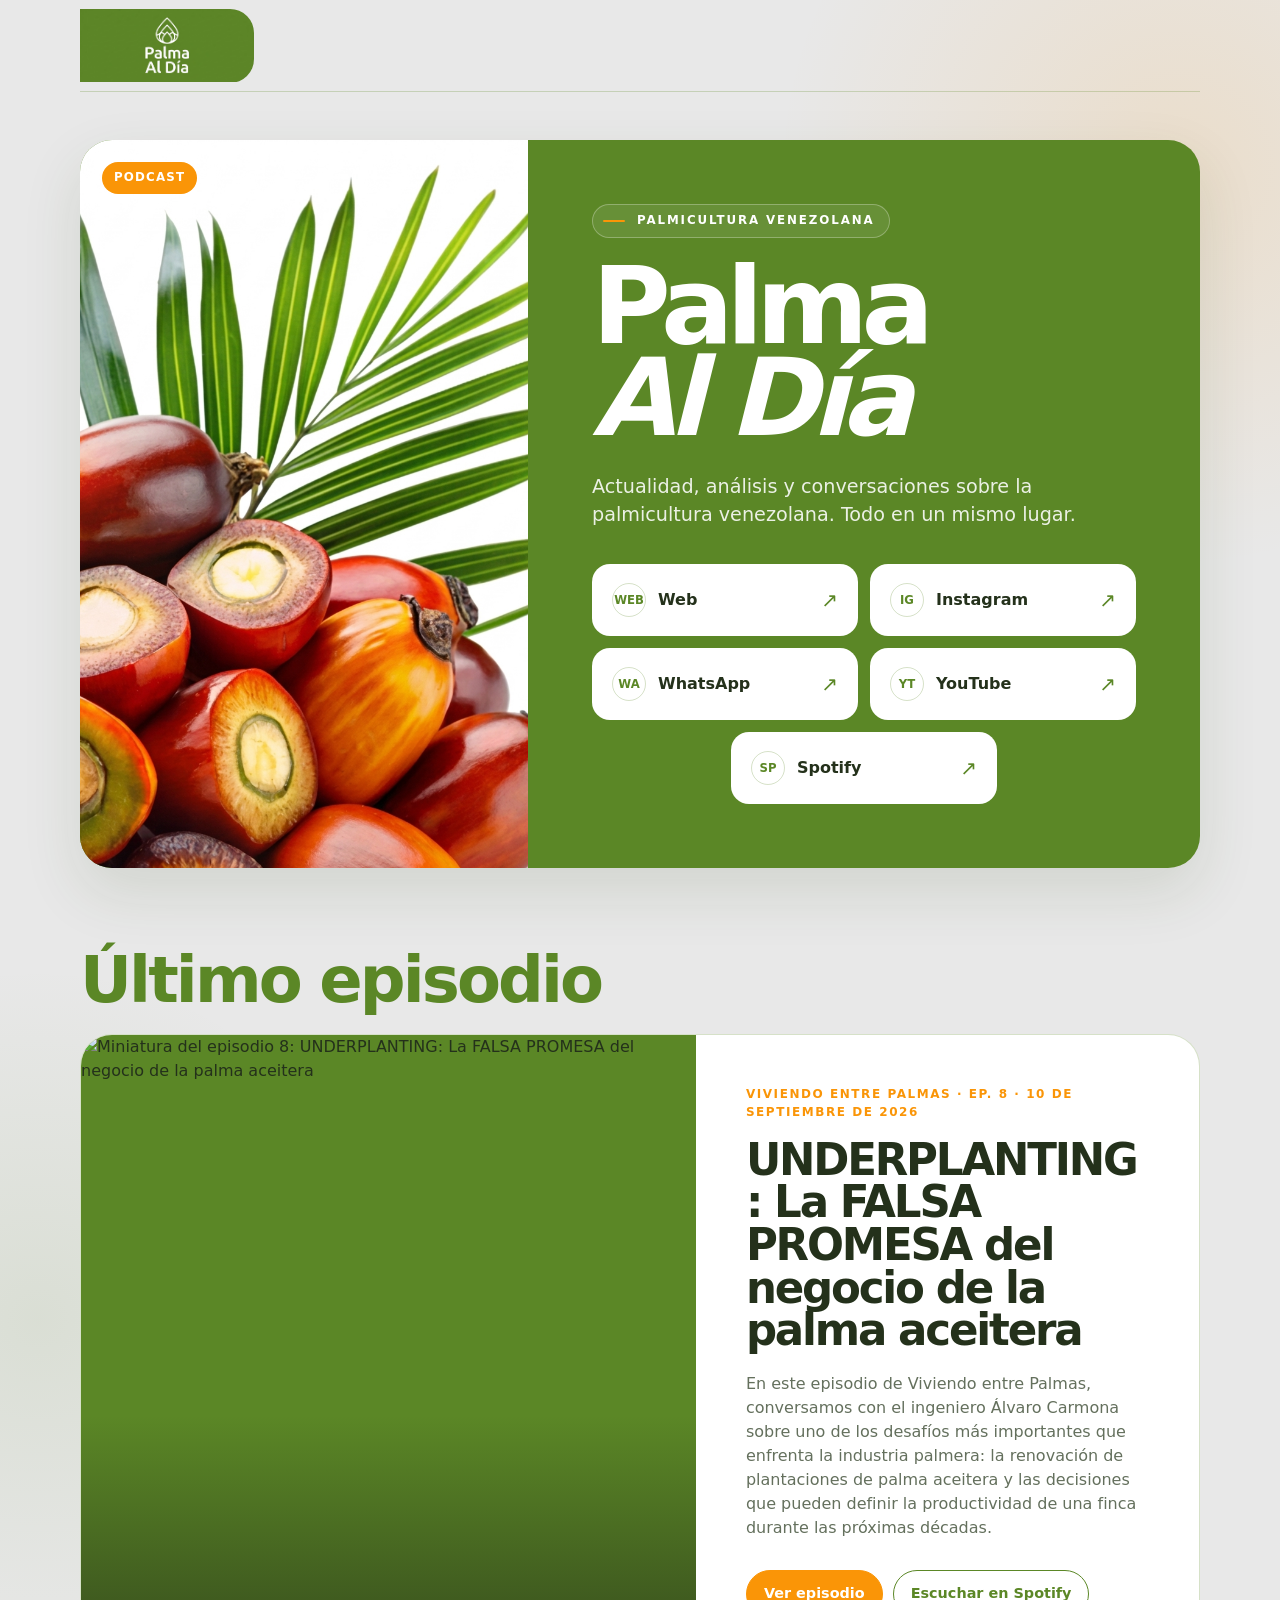
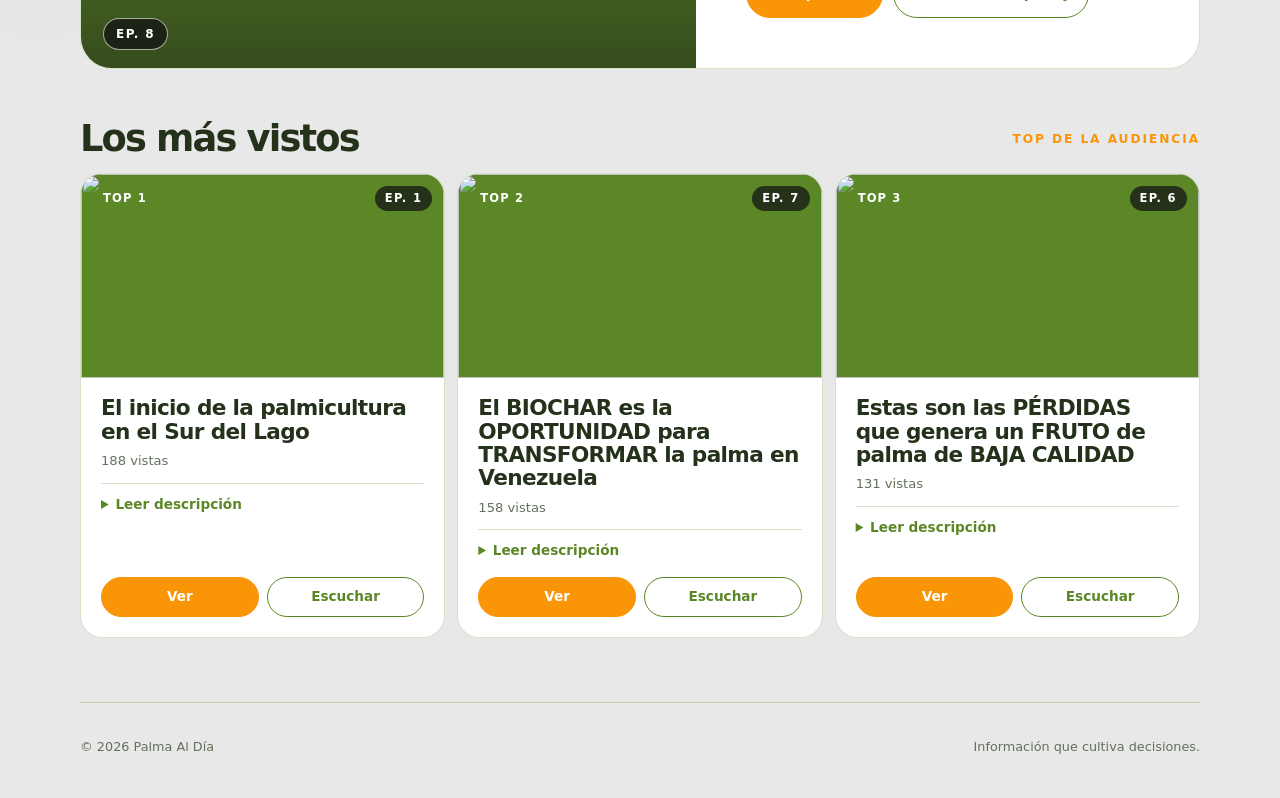
==== commit 910e8a76: "style: quitar el punto final del titular y escribir "Al Día" con mayúsculas Co-Authored-By: Claude O" ====
--- a/index.html
+++ b/index.html
@@ -25,7 +25,7 @@
         <p class="hero-kicker">Palmicultura venezolana</p>
         <h1 id="page-title">
           <span class="h1-line">Palma</span>
-          <span class="h1-line h1-accent">al día<span class="h1-dot" aria-hidden="true"></span></span>
+          <span class="h1-line h1-accent">Al Día</span>
         </h1>
         <p class="lede" id="intro-copy"></p>
         <nav class="links" aria-label="Enlaces principales" id="main-links"></nav>
--- a/assets/css/styles.css
+++ b/assets/css/styles.css
@@ -212,15 +212,6 @@
   animation-delay: .12s;
 }
 
-.h1-dot {
-  display: inline-block;
-  width: .16em;
-  height: .16em;
-  margin-left: .06em;
-  border-radius: 50%;
-  background: var(--paper);
-}
-
 @keyframes rise {
   from { opacity: 0; transform: translateY(.25em); }
   to { opacity: 1; transform: none; }
@@ -355,7 +346,7 @@
   content: "";
   position: absolute;
   inset: 0;
-  background: linear-gradient(180deg, transparent 42%, rgba(17, 17, 20, .7));
+  background: linear-gradient(180deg, transparent 60%, rgba(17, 17, 20, .5));
 }
 
 .episode-art img {
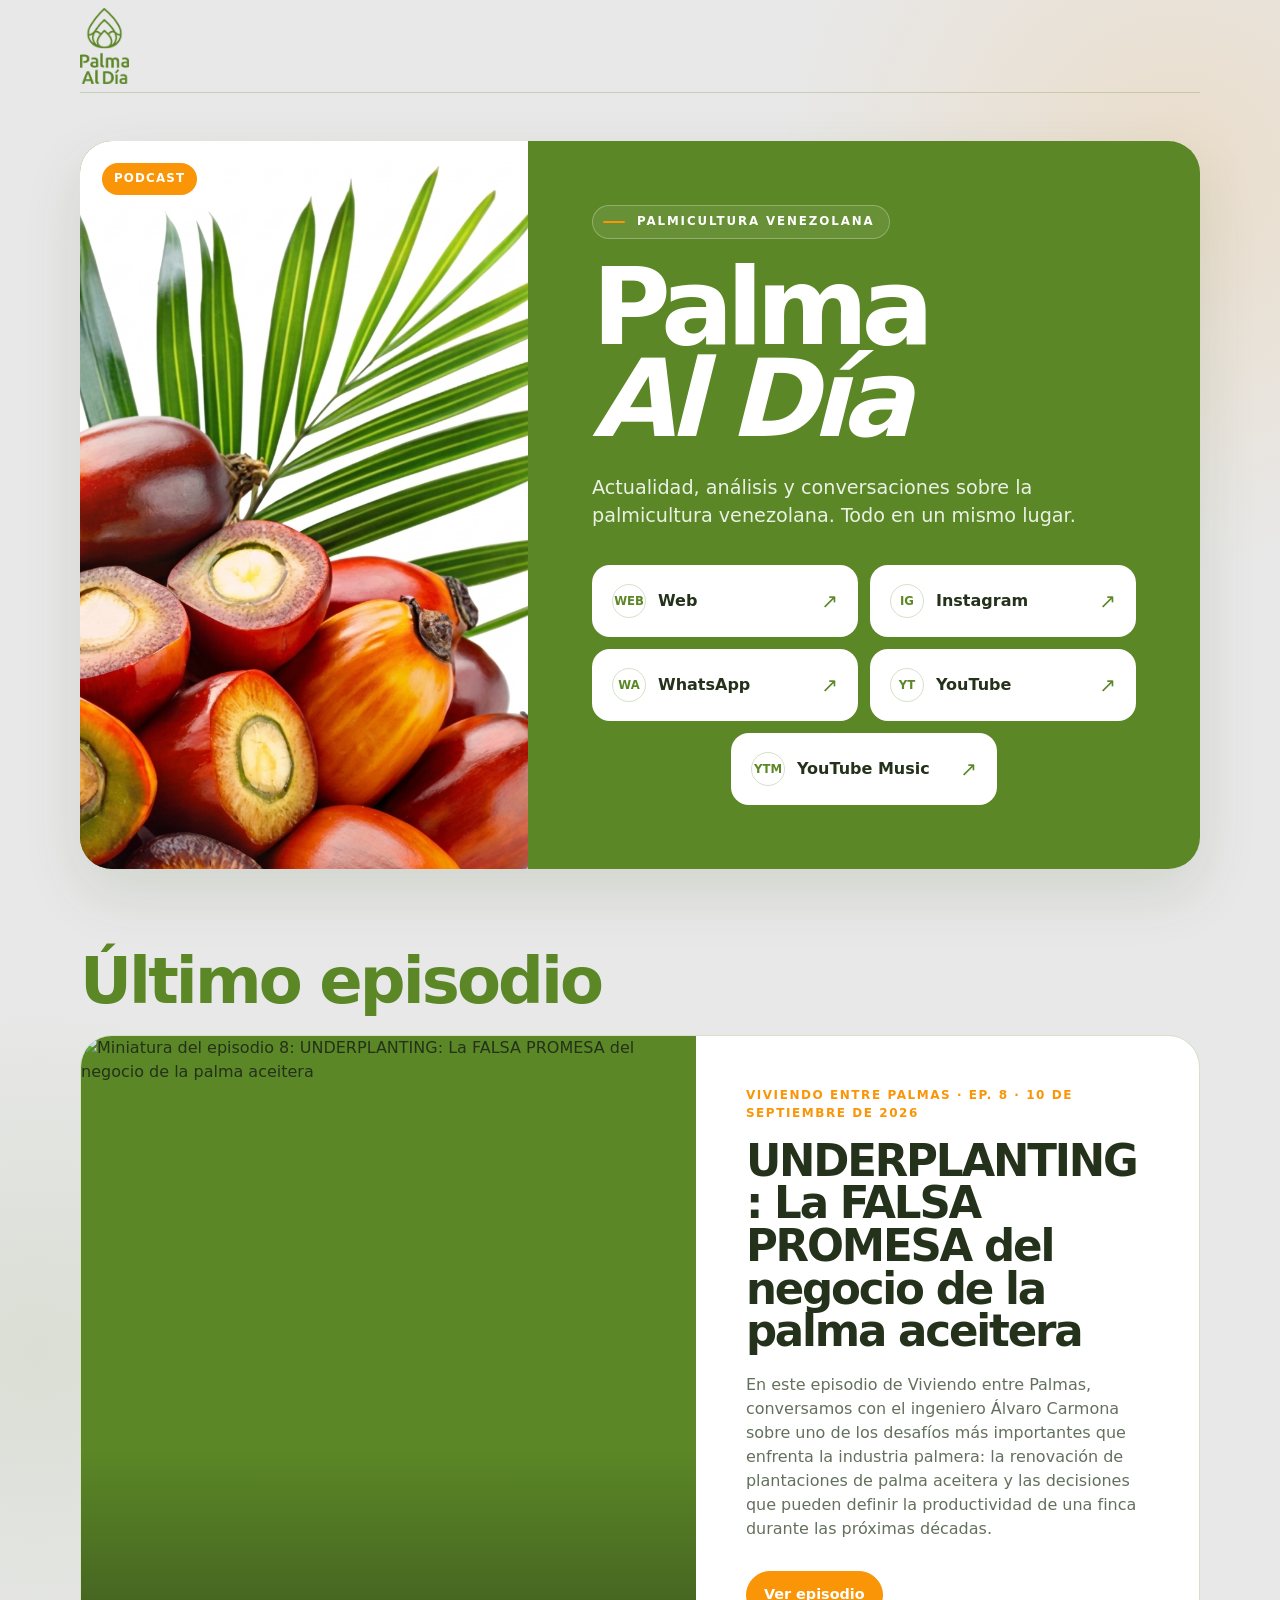
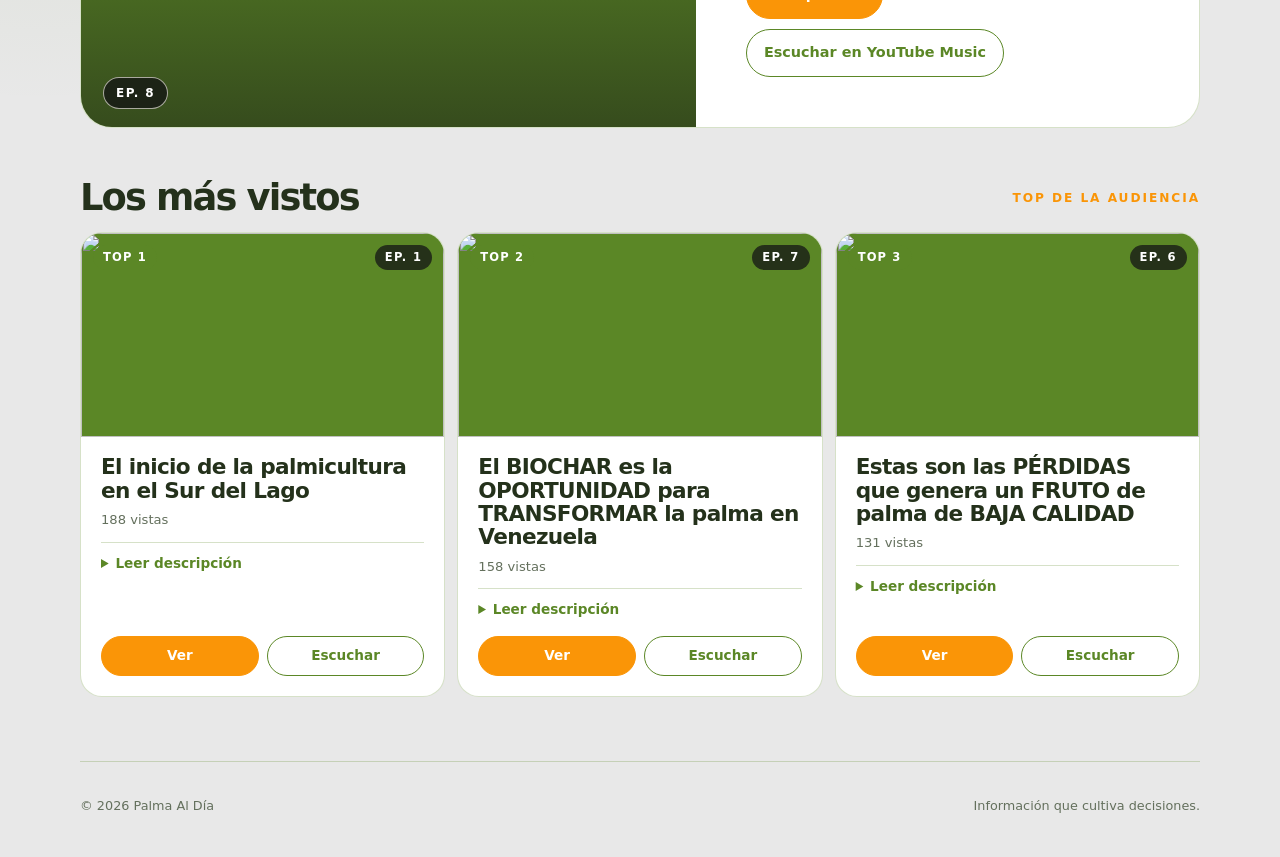
==== commit 40876140: "style: usar el logo vertical verde (LOGO - PAD) en la cabecera Exportado a PNG transparente desde la" ====
--- a/index.html
+++ b/index.html
@@ -12,7 +12,7 @@
 </head>
 <body>
   <header class="shell topbar">
-    <img class="brand-logo" src="assets/img/logo.png" alt="Palma Al Día">
+    <img class="brand-logo" src="assets/img/logo-pad.png" alt="Palma Al Día" width="458" height="706">
   </header>
 
   <main class="shell">
--- a/assets/css/styles.css
+++ b/assets/css/styles.css
@@ -89,13 +89,12 @@
   border-bottom: 1px solid var(--line);
 }
 
+/* Logo vertical (icono sobre el nombre): se escala por la altura */
 .brand-logo {
   display: block;
-  width: 174px;
-  height: 74px;
-  object-fit: contain;
-  object-position: left center;
-  border-radius: 0 24px 24px 0;
+  width: auto;
+  height: 76px;
+  margin: 8px 0;
 }
 
 .eyebrow {
@@ -682,6 +681,10 @@
     min-height: 68px;
   }
 
+  .brand-logo {
+    height: 58px;
+  }
+
   h1 {
     font-size: clamp(3.25rem, 19vw, 5.2rem);
   }
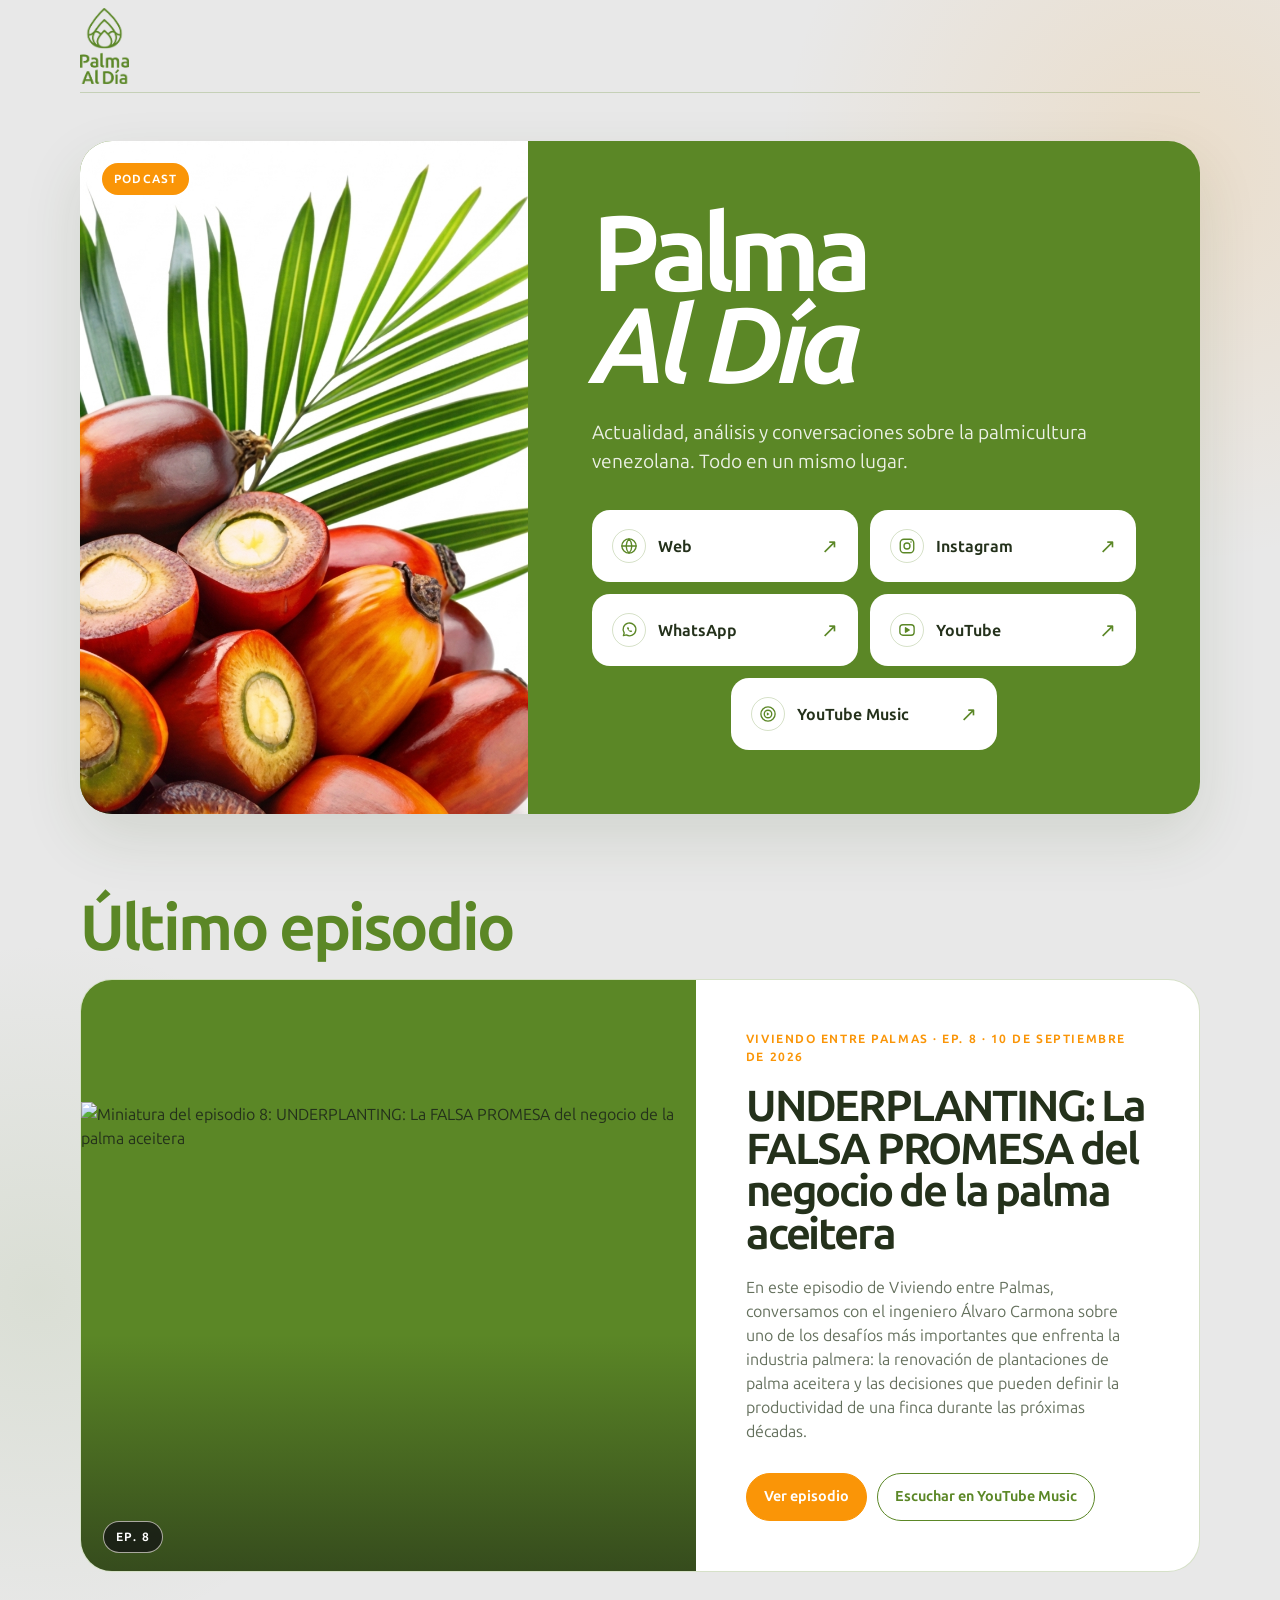
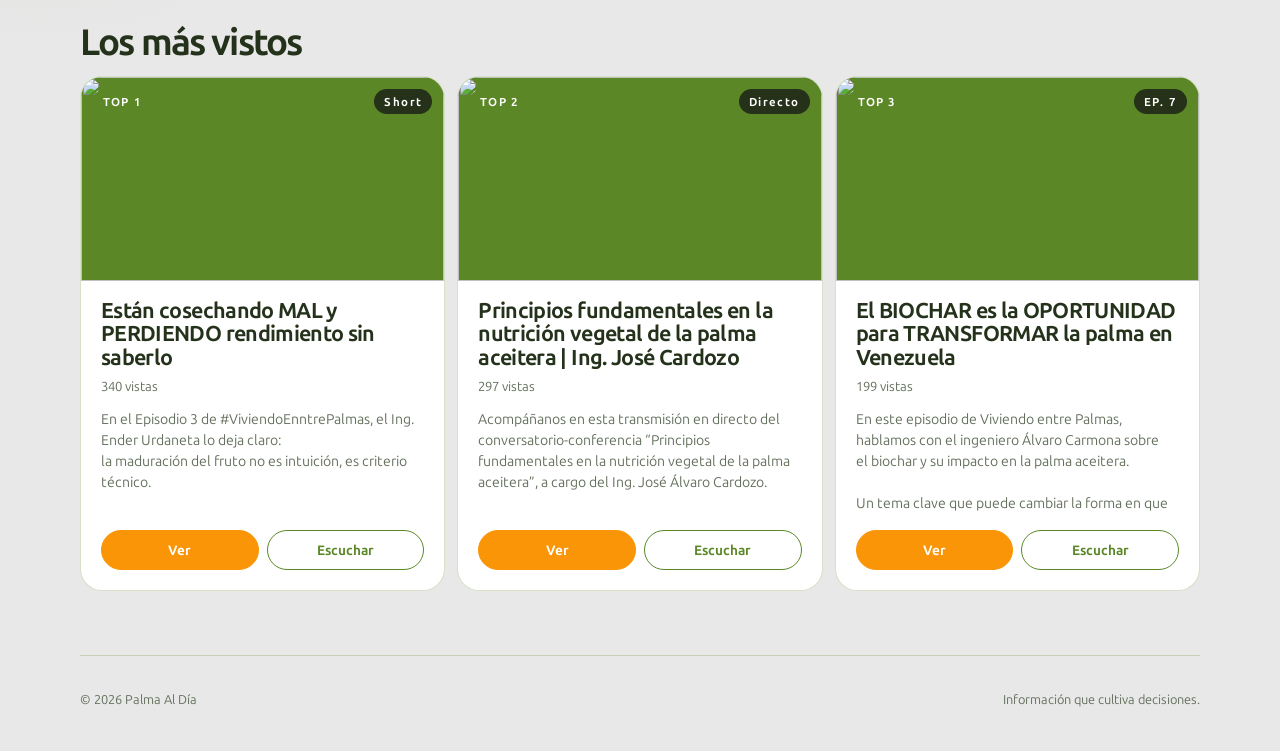
==== commit 65f04dd1: "feat: iconos de enlaces, fuente Ubuntu, favicon y vistas de todo el catálogo de YouTube Co-Authored-" ====
--- a/index.html
+++ b/index.html
@@ -4,9 +4,12 @@
   <meta charset="utf-8">
   <meta name="viewport" content="width=device-width, initial-scale=1">
   <meta name="theme-color" content="#5B8726">
+  <!-- Solo paleta clara: evita que el modo oscuro forzado del navegador cambie los colores -->
+  <meta name="color-scheme" content="only light">
   <title>Palma Al Día — Enlaces y podcast</title>
   <meta name="description" content="Todos nuestros enlaces y episodios destacados en un solo lugar.">
   <link rel="icon" type="image/png" href="assets/img/palma-al-dia-icon.png">
+  <link rel="preload" href="assets/fonts/ubuntu.woff2" as="font" type="font/woff2" crossorigin>
   <link rel="stylesheet" href="assets/css/styles.css">
   <script src="assets/js/main.js" defer></script>
 </head>
@@ -22,7 +25,6 @@
         <span class="portrait-badge">Podcast</span>
       </div>
       <div class="intro-copy">
-        <p class="hero-kicker">Palmicultura venezolana</p>
         <h1 id="page-title">
           <span class="h1-line">Palma</span>
           <span class="h1-line h1-accent">Al Día</span>
@@ -58,7 +60,6 @@
       <div class="recommendations" id="recommendations" aria-labelledby="recommended-heading">
         <div class="recommendations-title">
           <h3 id="recommended-heading">Los más vistos</h3>
-          <p class="eyebrow section-kicker">Top de la audiencia</p>
         </div>
         <div class="episode-grid" id="episode-grid"></div>
       </div>
--- a/assets/css/styles.css
+++ b/assets/css/styles.css
@@ -1,34 +1,29 @@
 /* ============================================================
-   Fuentes
+   Fuentes (Ubuntu variable, subconjunto latino; licencia en assets/fonts)
    ============================================================ */
 @font-face {
   font-family: "Ubuntu";
-  src: url("../fonts/ubuntu-400.ttf") format("truetype");
-  font-weight: 400;
+  src: url("../fonts/ubuntu.woff2") format("woff2");
+  font-weight: 300 700;
   font-style: normal;
   font-display: swap;
 }
 
 @font-face {
   font-family: "Ubuntu";
-  src: url("../fonts/ubuntu-500.ttf") format("truetype");
-  font-weight: 500;
-  font-style: normal;
+  src: url("../fonts/ubuntu-italic.woff2") format("woff2");
+  font-weight: 300 700;
+  font-style: italic;
   font-display: swap;
 }
 
-@font-face {
-  font-family: "Ubuntu";
-  src: url("../fonts/ubuntu-700.ttf") format("truetype");
-  font-weight: 700;
-  font-style: normal;
-  font-display: swap;
-}
-
 /* ============================================================
    Variables de marca
    ============================================================ */
 :root {
+  /* La paleta es solo clara; el navegador no debe oscurecerla por su cuenta */
+  color-scheme: only light;
+
   --ink: #24311b;
   --paper: #ffffff;
   --green: #5b8726;
@@ -161,31 +156,6 @@
   padding: clamp(30px, 5vw, 64px);
 }
 
-.hero-kicker {
-  display: inline-flex;
-  align-items: center;
-  gap: 12px;
-  align-self: flex-start;
-  margin: 0 0 22px;
-  padding: 7px 14px 7px 10px;
-  border: 1px solid rgba(255, 255, 255, .28);
-  border-radius: 999px;
-  background: rgba(255, 255, 255, .08);
-  color: var(--paper);
-  font-size: .74rem;
-  font-weight: 700;
-  letter-spacing: .16em;
-  text-transform: uppercase;
-}
-
-.hero-kicker::before {
-  content: "";
-  width: 22px;
-  height: 2px;
-  border-radius: 2px;
-  background: var(--orange);
-}
-
 h1 {
   display: flex;
   flex-direction: column;
@@ -276,9 +246,13 @@
   height: 34px;
   border: 1px solid var(--line);
   border-radius: 50%;
+  flex: none;
   color: var(--green);
-  font-size: .73rem;
-  font-weight: 700;
+}
+
+.icon svg {
+  width: 18px;
+  height: 18px;
 }
 
 .arrow {
@@ -336,23 +310,38 @@
 
 .episode-art {
   position: relative;
+  display: grid;
+  place-items: center;
   min-height: 330px;
   overflow: hidden;
   background: var(--green);
 }
 
+/* La miniatura se ve entera (16:9); el espacio sobrante de la columna se
+   rellena con la misma imagen desenfocada. main.js define --art. */
+.episode-art::before {
+  content: "";
+  position: absolute;
+  inset: -24px;
+  background: var(--art, none) center / cover no-repeat;
+  filter: blur(22px) brightness(.55);
+  transform: scale(1.1);
+}
+
 .episode-art::after {
   content: "";
   position: absolute;
+  z-index: 1;
   inset: 0;
   background: linear-gradient(180deg, transparent 60%, rgba(17, 17, 20, .5));
 }
 
 .episode-art img {
+  position: relative;
   display: block;
   width: 100%;
-  height: 100%;
-  min-height: 330px;
+  height: auto;
+  aspect-ratio: 16 / 9;
   object-fit: cover;
 }
 
@@ -557,37 +546,14 @@
   font-size: .82rem;
 }
 
-/* Descripción plegable: cerrada por defecto, con scroll propio al abrirla */
-.mini-desc {
-  margin-top: 12px;
-  border-top: 1px solid var(--line);
-}
-
-.mini-desc summary {
-  padding-top: 10px;
-  color: var(--green);
-  font-size: .85rem;
-  font-weight: 700;
-  cursor: pointer;
-}
-
-.mini-desc summary:hover,
-.mini-desc summary:focus-visible {
-  color: var(--orange);
-  outline: none;
-}
-
-.mini-desc p {
-  max-height: 11em;
-  margin: 8px 0 0;
+/* Descripción de las tarjetas: el mismo bloque con scroll propio del último episodio,
+   más bajo y con letra algo menor para que la tarjeta no crezca */
+.summary.mini-summary {
+  height: 7.5em;
+  max-width: none;
+  margin: 12px 0 0;
   padding-right: 10px;
-  overflow-y: auto;
-  overscroll-behavior: contain;
-  color: var(--muted);
-  font-size: .85rem;
-  white-space: pre-line;
-  scrollbar-width: thin;
-  scrollbar-color: var(--line) transparent;
+  font-size: .88rem;
 }
 
 .mini-actions {
@@ -662,8 +628,10 @@
     grid-template-columns: 1fr;
   }
 
+  /* En una columna la caja ya es 16:9: sin relleno desenfocado */
   .episode-art {
-    min-height: 250px;
+    min-height: 0;
+    aspect-ratio: 16 / 9;
   }
 
   .episode-grid {
@@ -711,7 +679,45 @@
   }
 
   .episode-copy {
-    padding: 28px 22px;
+    padding: 24px 20px 22px;
+  }
+
+  /* Último episodio en móvil: metadatos en una línea, título más contenido,
+     descripción en su recuadro con un degradado que avisa de que hay más texto,
+     y botones a todo el ancho para el pulgar */
+  .meta {
+    margin-bottom: 12px;
+    font-size: .7rem;
+    letter-spacing: .08em;
+  }
+
+  .episode-copy h3 {
+    font-size: 1.6rem;
+  }
+
+  .summary {
+    height: 12em;
+    margin-top: 14px;
+    padding-right: 8px;
+    font-size: .95rem;
+    overscroll-behavior: auto;
+    -webkit-mask-image: linear-gradient(180deg, #000 80%, transparent);
+    mask-image: linear-gradient(180deg, #000 80%, transparent);
+  }
+
+  .summary.at-end {
+    -webkit-mask-image: none;
+    mask-image: none;
+  }
+
+  .listen {
+    flex-direction: column;
+    margin-top: 22px;
+  }
+
+  .listen .btn {
+    width: 100%;
+    min-height: 48px;
   }
 
   footer {
